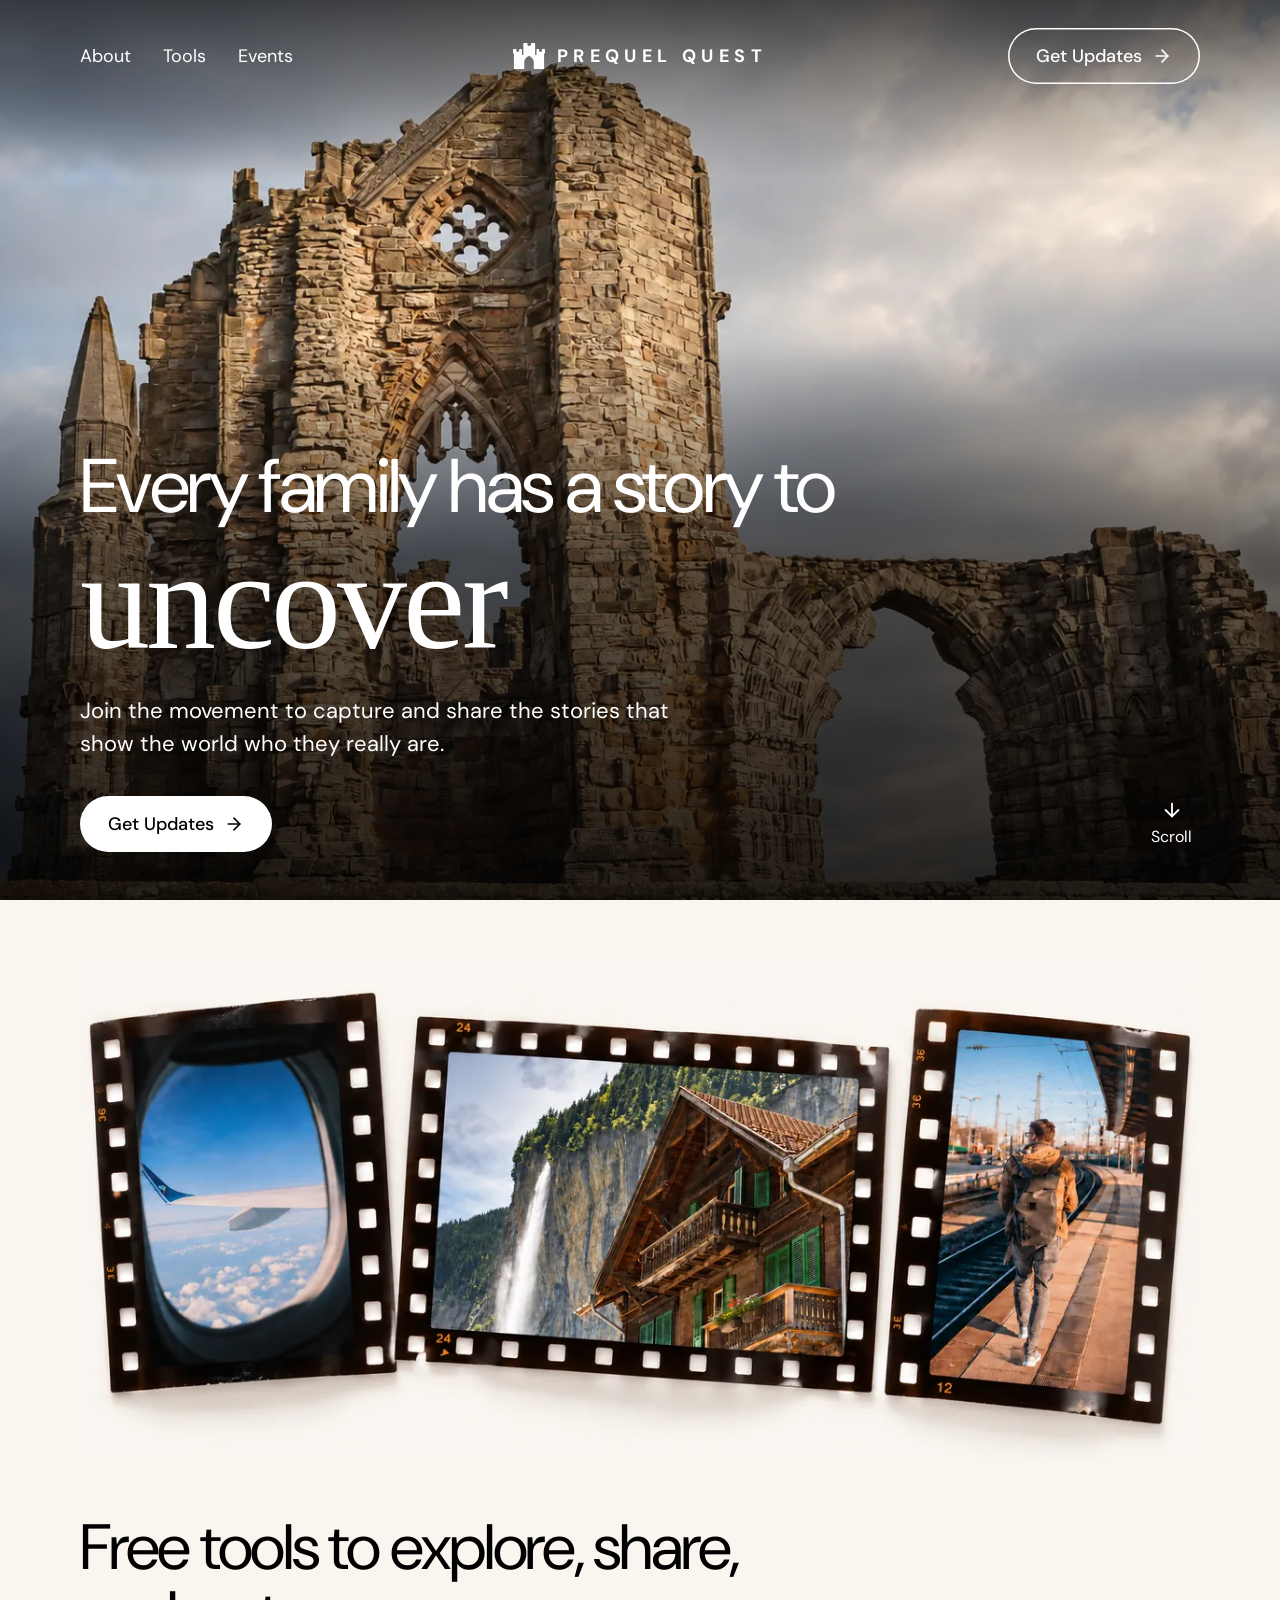
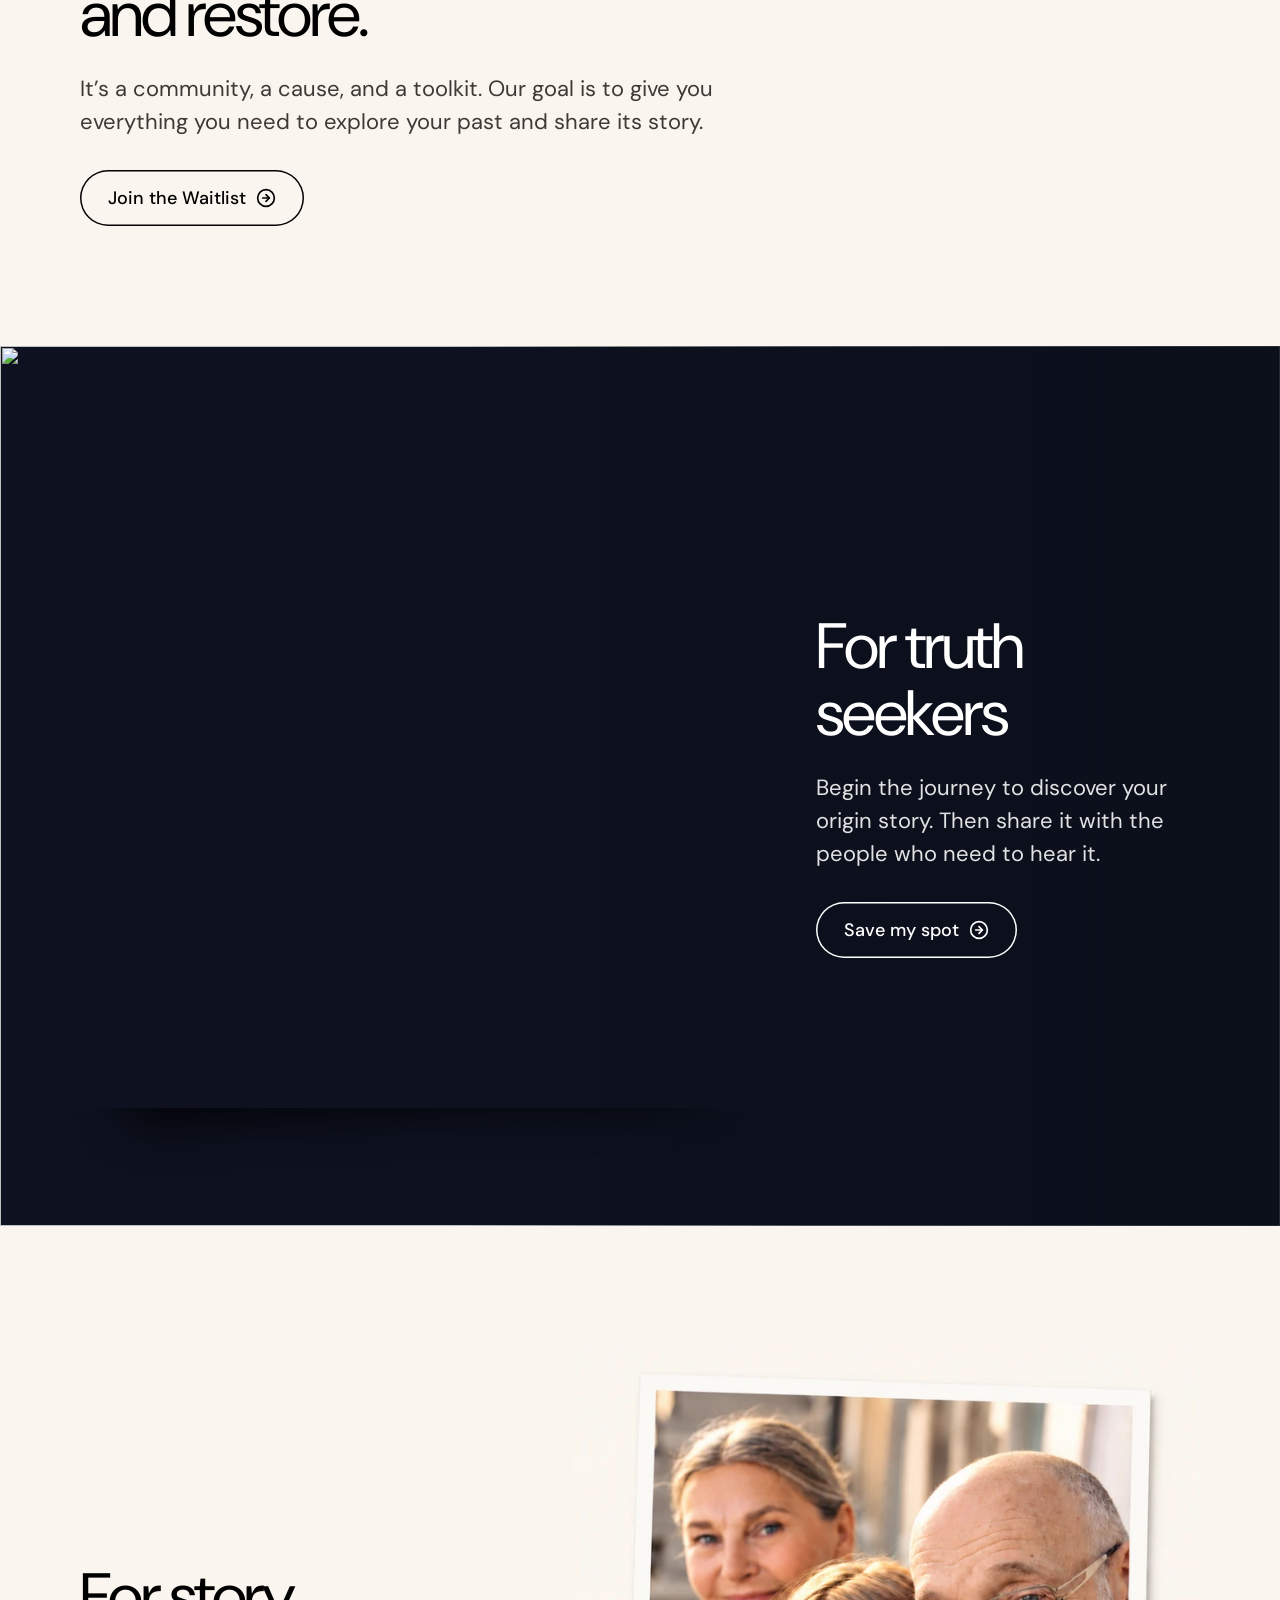
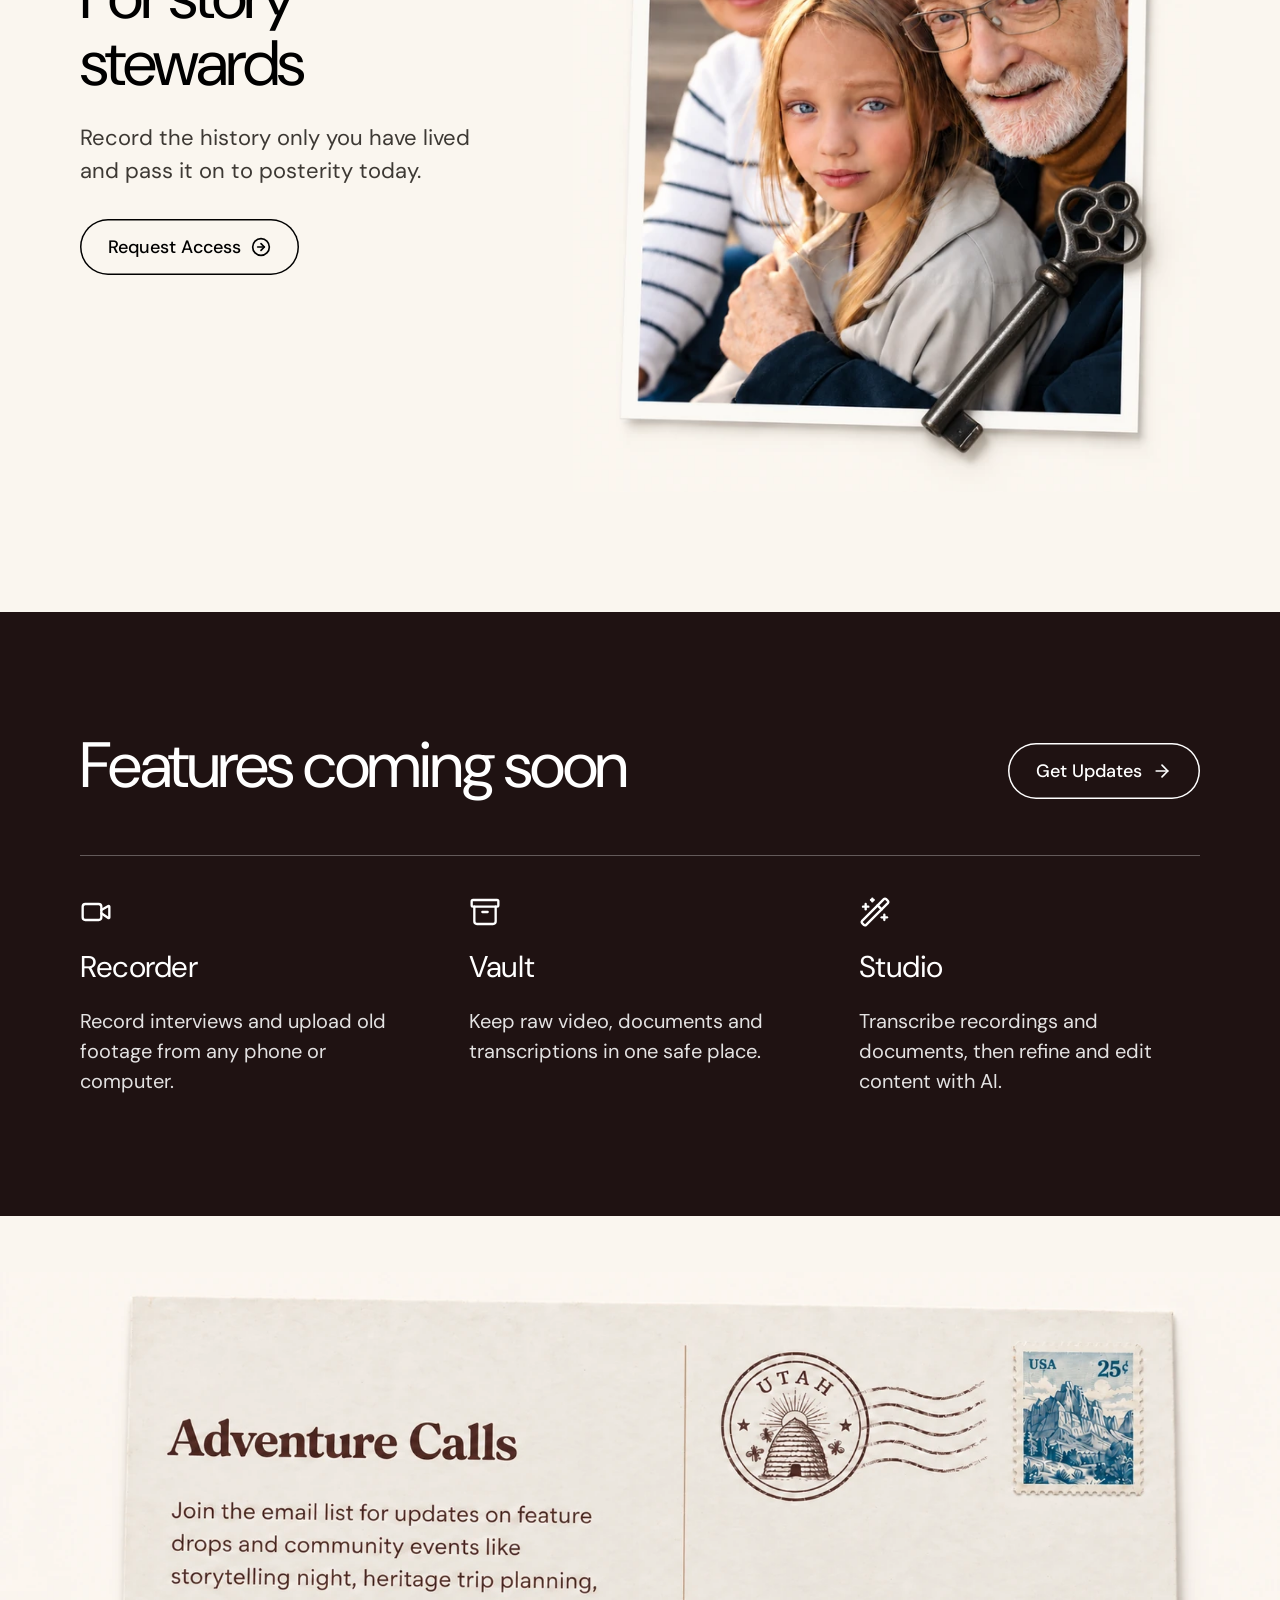
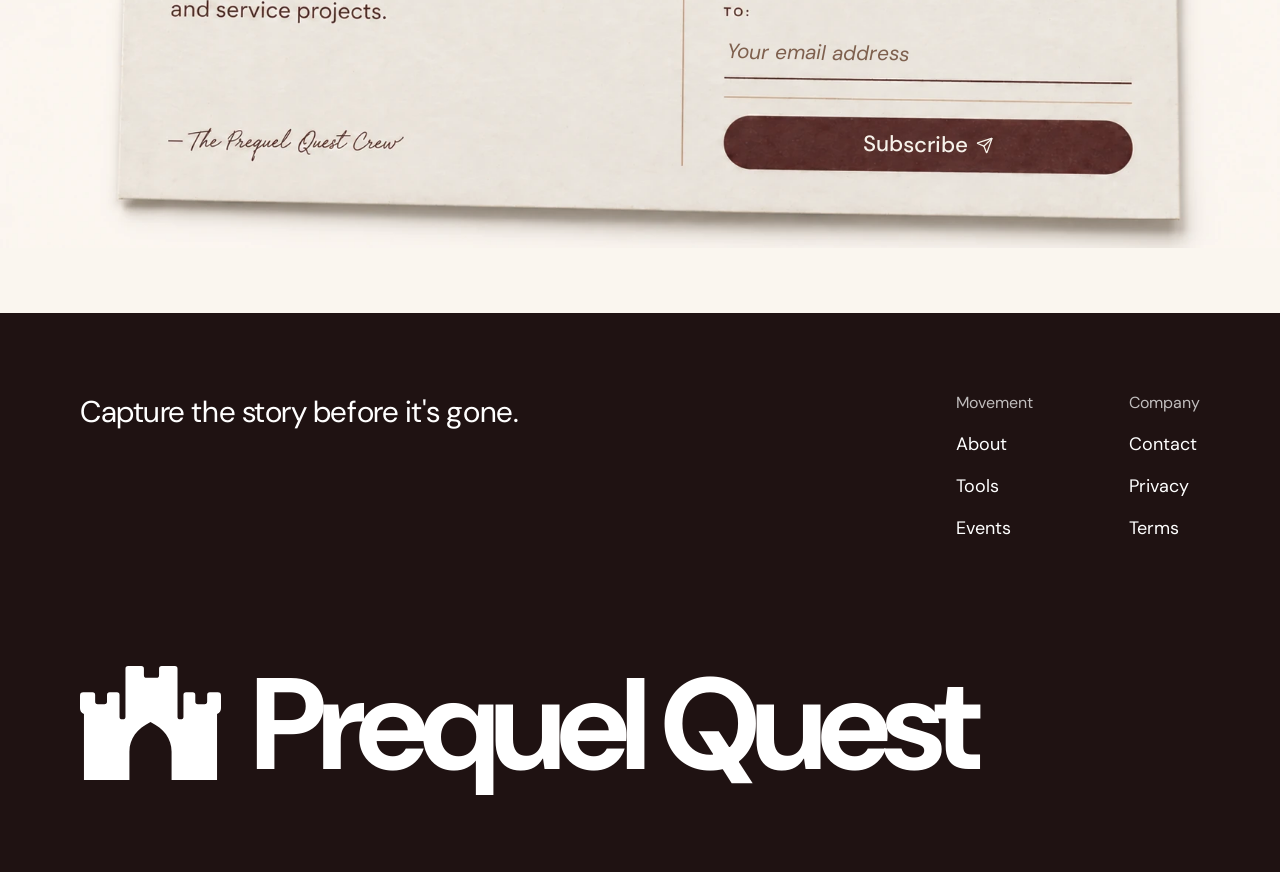
==== index.html @ c2947c54 "Remove the hero animation pause/play button The uncover → discover → share loop keeps running on its" ====
<!doctype html>
<html lang="en">
<head>
  <meta charset="utf-8" />
  <meta name="viewport" content="width=device-width, initial-scale=1" />
  <title>Prequel Quest — Every family has a story to uncover</title>
  <meta name="description" content="Join the movement to capture and share the stories that show the world who they really are. Free tools to explore, share, and restore your family's story." />
  <link rel="canonical" href="https://prequel.quest/" />
  <meta name="theme-color" content="#1F1212" />

  <meta property="og:type" content="website" />
  <meta property="og:site_name" content="Prequel Quest" />
  <meta property="og:title" content="Prequel Quest — Every family has a story to uncover" />
  <meta property="og:description" content="Join the movement to capture and share the stories that show the world who they really are." />
  <meta property="og:url" content="https://prequel.quest/" />
  <meta property="og:image" content="https://prequel.quest/assets/img/og-image.jpg" />
  <meta name="twitter:card" content="summary_large_image" />

  <link rel="icon" href="/assets/favicon.svg" type="image/svg+xml" />

  <link rel="preconnect" href="https://fonts.googleapis.com" />
  <link rel="preconnect" href="https://fonts.gstatic.com" crossorigin />
  <link rel="stylesheet" href="https://fonts.googleapis.com/css2?family=DM+Sans:ital,wght@0,400;0,500;0,700;1,400&family=Fraunces:ital,opsz,wght@0,9..144,600;1,9..144,400&family=Homemade+Apple&display=swap" />
  <link rel="preload" as="image" href="/assets/img/hero-ruin-1674.webp" imagesrcset="/assets/img/hero-ruin-800.webp 800w, /assets/img/hero-ruin-1100.webp 1100w, /assets/img/hero-ruin-1674.webp 1674w" imagesizes="100vw" />
  <link rel="stylesheet" href="/assets/styles.css" />
  <script src="/assets/main.js" defer></script>
</head>
<body>
  <a class="skip-link" href="#main">Skip to main content</a>

  <svg width="0" height="0" style="position:absolute" aria-hidden="true" focusable="false">
    <defs>
      <symbol id="i-castle" viewBox="0 0 428 348"><path fill="currentColor" d="M10 80H38Q46 80 46 88V108Q46 116 54 116H74Q82 116 82 108V88Q82 80 90 80H112Q120 80 120 88V154Q120 162 128 162H130Q138 162 138 154V8Q138 0 146 0H186Q194 0 194 8V28Q194 36 202 36H232Q240 36 240 28V8Q240 0 248 0H288Q296 0 296 8V154Q296 162 304 162H306Q314 162 314 154V88Q314 80 322 80H342Q350 80 350 88V108Q350 116 358 116H378Q386 116 386 108V88Q386 80 394 80H418Q428 80 428 90V128Q428 140 416 146V348H278V260C278 220 254 190 214 170C174 190 150 220 150 260V348H12V146Q0 140 0 128V90Q0 80 10 80Z"/></symbol>
      <symbol id="i-arrow-right" viewBox="0 0 24 24"><path d="M5 12h14"/><path d="m12 5 7 7-7 7"/></symbol>
      <symbol id="i-arrow-down" viewBox="0 0 24 24"><path d="M12 5v14"/><path d="m19 12-7 7-7-7"/></symbol>
      <symbol id="i-circle-arrow" viewBox="0 0 24 24"><circle cx="12" cy="12" r="10"/><path d="m12 16 4-4-4-4"/><path d="M8 12h8"/></symbol>
      <symbol id="i-menu" viewBox="0 0 24 24"><path d="M4 6h16"/><path d="M4 12h16"/><path d="M4 18h16"/></symbol>
      <symbol id="i-x" viewBox="0 0 24 24"><path d="M18 6 6 18"/><path d="m6 6 12 12"/></symbol>
      <symbol id="i-video" viewBox="0 0 24 24"><path d="m16 13 5.223 3.482a.5.5 0 0 0 .777-.416V7.87a.5.5 0 0 0-.752-.432L16 10.5"/><rect x="2" y="6" width="14" height="12" rx="2"/></symbol>
      <symbol id="i-archive" viewBox="0 0 24 24"><rect width="20" height="5" x="2" y="3" rx="1"/><path d="M4 8v11a2 2 0 0 0 2 2h12a2 2 0 0 0 2-2V8"/><path d="M10 12h4"/></symbol>
      <symbol id="i-wand" viewBox="0 0 24 24"><path d="m21.64 3.64-1.28-1.28a1.21 1.21 0 0 0-1.72 0L2.36 18.64a1.21 1.21 0 0 0 0 1.72l1.28 1.28a1.2 1.2 0 0 0 1.72 0L21.64 5.36a1.2 1.2 0 0 0 0-1.72"/><path d="m14 7 3 3"/><path d="M5 6v4"/><path d="M19 14v4"/><path d="M10 2v2"/><path d="M7 8H3"/><path d="M21 16h-4"/><path d="M11 3H9"/></symbol>
      <symbol id="i-send" viewBox="0 0 24 24"><path d="M14.536 21.686a.5.5 0 0 0 .937-.024l6.5-19a.496.496 0 0 0-.635-.635l-19 6.5a.5.5 0 0 0-.024.937l7.93 3.18a2 2 0 0 1 1.112 1.11z"/><path d="m21.854 2.147-10.94 10.939"/></symbol>
    </defs>
  </svg>

  <!-- ============ HERO ============ -->
  <header class="hero">
    <img class="hero__bg"
         src="/assets/img/hero-ruin-1674.webp"
         srcset="/assets/img/hero-ruin-800.webp 800w, /assets/img/hero-ruin-1100.webp 1100w, /assets/img/hero-ruin-1674.webp 1674w"
         sizes="100vw" alt="" fetchpriority="high" decoding="async" />

    <nav class="nav" aria-label="Main">
      <ul class="nav__links" role="list">
        <li><a href="#about">About</a></li>
        <li><a href="#tools">Tools</a></li>
        <li><a href="#updates">Events</a></li>
      </ul>

      <a class="logo" href="/" aria-label="Prequel Quest home">
        <svg class="logo__mark" aria-hidden="true"><use href="#i-castle"/></svg>
        <span class="logo__word" aria-hidden="true">Prequel Quest</span>
      </a>

      <div class="nav__right">
        <a class="btn btn--outline-light nav__cta" href="#updates">
          Get Updates <svg class="ico" aria-hidden="true"><use href="#i-arrow-right"/></svg>
        </a>
        <button class="icon-btn menu-toggle" type="button" aria-expanded="false" aria-controls="menu" aria-label="Open menu">
          <svg class="ico ico--24" aria-hidden="true"><use href="#i-menu"/></svg>
        </button>
      </div>
    </nav>

    <div class="hero__bottom">
      <div class="hero__copy">
        <h1 class="hero__title">
          <span class="hero__line">Every family has a story to</span>
          <span class="hero__script">
            <span class="sr-only">uncover, discover, and share</span>
            <span class="word-cycle" aria-hidden="true" data-words="uncover discover share"><span class="word is-shown">uncover</span></span>
          </span>
        </h1>
        <p class="hero__sub">Join the movement to capture and share the stories that show the world who they really are.</p>
        <div class="cta">
          <a class="btn btn--solid-light btn--block-mobile" href="#updates">
            Get Updates <svg class="ico" aria-hidden="true"><use href="#i-arrow-right"/></svg>
          </a>
        </div>
      </div>
      <a class="scroll-cue" href="#about">
        <svg class="ico ico--22" aria-hidden="true"><use href="#i-arrow-down"/></svg>
        <span>Scroll</span>
      </a>
    </div>
  </header>

  <!-- ============ MENU (tablet + mobile) ============ -->
  <div class="menu" id="menu" role="dialog" aria-modal="true" aria-label="Menu" hidden>
    <div class="menu__top">
      <div class="menu__bar">
        <a class="logo" href="/" aria-label="Prequel Quest home">
          <svg class="logo__mark" aria-hidden="true"><use href="#i-castle"/></svg>
          <span class="logo__word" aria-hidden="true">Prequel Quest</span>
        </a>
        <button class="icon-btn menu-close" type="button" aria-label="Close menu">
          <svg class="ico ico--24" aria-hidden="true"><use href="#i-x"/></svg>
        </button>
      </div>
      <ul class="menu__links" role="list">
        <li><a href="#about">About <svg class="ico ico--24" aria-hidden="true"><use href="#i-arrow-right"/></svg></a></li>
        <li><a href="#tools">Tools <svg class="ico ico--24" aria-hidden="true"><use href="#i-arrow-right"/></svg></a></li>
        <li><a href="#updates">Events <svg class="ico ico--24" aria-hidden="true"><use href="#i-arrow-right"/></svg></a></li>
      </ul>
    </div>
    <div class="menu__bottom">
      <p>Join the movement to capture and share the stories that show the world who they really are.</p>
      <a class="btn btn--solid-light btn--block" href="#updates">
        Get Updates <svg class="ico" aria-hidden="true"><use href="#i-arrow-right"/></svg>
      </a>
    </div>
  </div>

  <main id="main">
    <!-- ============ FREE TOOLS ============ -->
    <section class="free-tools" id="about" aria-labelledby="free-tools-h">
      <img class="free-tools__film"
           src="/assets/img/film-strips-1881.webp"
           srcset="/assets/img/film-strips-800.webp 800w, /assets/img/film-strips-1200.webp 1200w, /assets/img/film-strips-1881.webp 1881w"
           sizes="(min-width: 1200px) min(1270px, calc(100vw - 160px)), 100vw"
           width="1881" height="836" loading="lazy" decoding="async"
           alt="Three film frames: clouds seen from an airplane window, a Swiss chalet beside a waterfall, and a traveler walking along a train platform." />
      <div class="wrap">
        <div class="copy copy--760">
          <h2 class="h2" id="free-tools-h">Free tools to explore, share, and restore.</h2>
          <p class="body">It’s a community, a cause, and a toolkit. Our goal is to give you everything you need to explore your past and share its story.</p>
          <div class="cta">
            <a class="btn btn--outline-dark btn--block-mobile" href="#updates">
              Join the Waitlist <svg class="ico" aria-hidden="true"><use href="#i-circle-arrow"/></svg>
            </a>
          </div>
        </div>
      </div>
    </section>

    <!-- ============ FOR TRUTH SEEKERS ============ -->
    <section class="seekers" aria-labelledby="seekers-h">
      <img class="seekers__bg"
           src="https://images.unsplash.com/photo-1644333611952-b52884db5dcd?auto=format&amp;fit=crop&amp;q=75&amp;w=1600"
           srcset="https://images.unsplash.com/photo-1644333611952-b52884db5dcd?auto=format&amp;fit=crop&amp;q=75&amp;w=800 800w,
                   https://images.unsplash.com/photo-1644333611952-b52884db5dcd?auto=format&amp;fit=crop&amp;q=75&amp;w=1600 1600w,
                   https://images.unsplash.com/photo-1644333611952-b52884db5dcd?auto=format&amp;fit=crop&amp;q=75&amp;w=2400 2400w"
           sizes="100vw" alt="" loading="lazy" decoding="async" />
      <div class="wrap seekers__inner">
        <div class="seekers__photo">
          <img src="/assets/img/polaroid-thorvald-1254.webp"
               srcset="/assets/img/polaroid-thorvald-500.webp 500w, /assets/img/polaroid-thorvald-800.webp 800w, /assets/img/polaroid-thorvald-1254.webp 1254w"
               sizes="(min-width: 1200px) min(724px, 50vw), (min-width: 768px) 330px, min(342px, 100vw - 48px)"
               width="1254" height="1254" loading="lazy" decoding="async"
               alt="Instant photo of a hiker reading a map in a churchyard while a goat watches from a stone wall. Handwritten caption: “looking for a great-great-uncle named Thorvald. The goat knows more than it’s letting on.”" />
        </div>
        <div class="copy">
          <h2 class="h2" id="seekers-h">For truth seekers</h2>
          <p class="body">Begin the journey to discover your origin story. Then share it with the people who need to hear it.</p>
          <div class="cta">
            <a class="btn btn--outline-light btn--block-mobile" href="#updates">
              Save my spot <svg class="ico" aria-hidden="true"><use href="#i-circle-arrow"/></svg>
            </a>
          </div>
        </div>
      </div>
    </section>

    <!-- ============ FOR STORY STEWARDS ============ -->
    <section class="stewards" aria-labelledby="stewards-h">
      <div class="wrap stewards__inner">
        <div class="copy">
          <h2 class="h2" id="stewards-h">For story stewards</h2>
          <p class="body">Record the history only you have lived and pass it on to posterity today.</p>
          <div class="cta">
            <a class="btn btn--outline-dark btn--block-mobile" href="#updates">
              Request Access <svg class="ico" aria-hidden="true"><use href="#i-circle-arrow"/></svg>
            </a>
          </div>
        </div>
        <div class="stewards__photo">
          <img src="/assets/img/family-photo-1042.webp"
               srcset="/assets/img/family-photo-700.webp 700w, /assets/img/family-photo-1042.webp 1042w"
               sizes="(min-width: 1200px) min(706px, 49vw), (min-width: 768px) 300px, calc(100vw - 48px)"
               width="1042" height="1240" loading="lazy" decoding="async"
               alt="Instant photo of a grandmother, a grandfather and their granddaughter close together, with an antique key resting on the corner." />
        </div>
      </div>
    </section>

    <!-- ============ FEATURES COMING SOON ============ -->
    <section class="features" id="tools" aria-labelledby="features-h">
      <div class="wrap">
        <div class="features__head">
          <h2 class="h2" id="features-h">Features coming soon</h2>
          <a class="btn btn--outline-light features__cta features__cta--top" href="#updates">
            Get Updates <svg class="ico" aria-hidden="true"><use href="#i-arrow-right"/></svg>
          </a>
        </div>
        <ul class="features__list" role="list">
          <li class="feature">
            <svg class="feature__icon" aria-hidden="true"><use href="#i-video"/></svg>
            <div class="feature__text">
              <h3 class="feature__name">Recorder</h3>
              <p class="feature__desc">Record interviews and upload old footage from any phone or computer.</p>
            </div>
          </li>
          <li class="feature">
            <svg class="feature__icon" aria-hidden="true"><use href="#i-archive"/></svg>
            <div class="feature__text">
              <h3 class="feature__name">Vault</h3>
              <p class="feature__desc">Keep raw video, documents and transcriptions in one safe place.</p>
            </div>
          </li>
          <li class="feature">
            <svg class="feature__icon" aria-hidden="true"><use href="#i-wand"/></svg>
            <div class="feature__text">
              <h3 class="feature__name">Studio</h3>
              <p class="feature__desc">Transcribe recordings and documents, then refine and edit content with AI.</p>
            </div>
          </li>
        </ul>
        <a class="btn btn--outline-light btn--block-mobile features__cta features__cta--bottom" href="#updates">
          Get Updates <svg class="ico" aria-hidden="true"><use href="#i-arrow-right"/></svg>
        </a>
      </div>
    </section>

    <!-- ============ POSTCARD SIGNUP ============ -->
    <section class="signup" id="updates" aria-labelledby="signup-h">
      <div class="postcard">
        <div class="postcard__message">
          <div class="postcard__intro">
            <h2 class="postcard__title" id="signup-h">Adventure Calls</h2>
            <p class="postcard__body">Join the email list for updates on feature drops and community events like storytelling night, heritage trip planning, and service projects.</p>
          </div>
          <p class="postcard__sign postcard__sign--message">— The Prequel Quest Crew</p>
        </div>

        <div class="postcard__divider" aria-hidden="true"></div>

        <div class="postcard__address">
          <div class="postcard__stamps" aria-hidden="true">
            <img class="postcard__postmark" src="/assets/img/postmark-beehive-390.webp" width="390" height="218" alt="" loading="lazy" decoding="async" />
            <img class="postcard__stamp" src="/assets/img/stamp-utah-186.webp" width="186" height="210" alt="" loading="lazy" decoding="async" />
          </div>

          <form class="postcard__form" id="signup-form" action="" method="post" novalidate>
            <label class="postcard__to" for="email">To:</label>
            <input class="postcard__input" id="email" name="email" type="email" inputmode="email"
                   autocomplete="email" placeholder="Your email address" required
                   aria-describedby="signup-status" />
            <button class="btn btn--oxblood btn--block" type="submit">
              Subscribe <svg class="ico" aria-hidden="true"><use href="#i-send"/></svg>
            </button>
            <p class="postcard__status" id="signup-status" role="status" aria-live="polite"></p>
          </form>
        </div>

        <p class="postcard__sign postcard__sign--end">— The Prequel Quest Crew</p>
      </div>
    </section>
  </main>

  <!-- ============ FOOTER ============ -->
  <footer class="footer">
    <div class="wrap">
      <div class="footer__top">
        <p class="footer__tagline">Capture the story before it's gone.</p>
        <nav class="footer__cols" aria-label="Footer">
          <div class="footer__col">
            <h2 class="footer__h">Movement</h2>
            <ul role="list">
              <li><a href="#about">About</a></li>
              <li><a href="#tools">Tools</a></li>
              <li><a href="#updates">Events</a></li>
            </ul>
          </div>
          <div class="footer__col">
            <h2 class="footer__h">Company</h2>
            <ul role="list">
              <li><a href="#contact">Contact</a></li>
              <li><a href="#privacy">Privacy</a></li>
              <li><a href="#terms">Terms</a></li>
            </ul>
          </div>
        </nav>
      </div>
      <a class="footer__mark" href="/" aria-label="Prequel Quest home">
        <svg class="footer__castle" aria-hidden="true"><use href="#i-castle"/></svg>
        <span class="footer__word" aria-hidden="true">Prequel Quest</span>
      </a>
    </div>
  </footer>
</body>
</html>
---- assets/styles.css ----
/* =========================================================================
   Prequel Quest — prequel.quest
   Source: PrequelQuest.pen → 01C Home (1440), 01C Tablet (768), 01C Mobile (390)
   Breakpoints (mobile-first):
     base      < 768px   → "01C · Mobile — 390"  (+ "Mobile — Menu open")
     ≥ 768px   ≤ 1199px  → "01C · Tablet — 768"
     ≥ 1200px            → "01C · Home — NEW Version (clean, accessible)" 1440
   ========================================================================= */

:root {
  --cream: #FAF6EF;
  --white: #FFFFFF;
  --ink: #000000;
  --body: #3D3934;
  --night: #1F1212;
  --scrim-navy: 11, 15, 26;
  --card: #EBE4DC;
  --oxblood: #553030;
  --card-ink: #3F3632;
  --card-rule: #B9ACA2;
  --card-hint: #63564F;
  --on-oxblood: #F7F2EA;

  --sans: "DM Sans", system-ui, -apple-system, "Segoe UI", sans-serif;
  --script: "Homemade Apple", "Segoe Script", cursive;
  --serif: "Fraunces", Georgia, "Times New Roman", serif;

  --gutter: 24px;
  --content: 1280px;
}

*, *::before, *::after { box-sizing: border-box; }

html {
  -webkit-text-size-adjust: 100%;
  text-size-adjust: 100%;
  scroll-behavior: smooth;
}
@media (prefers-reduced-motion: reduce) {
  html { scroll-behavior: auto; }
  *, *::before, *::after { transition-duration: 0.01ms !important; animation-duration: 0.01ms !important; }
}

body {
  margin: 0;
  background: var(--cream);
  color: var(--ink);
  font-family: var(--sans);
  font-size: 20px;
  line-height: 1.5;
  -webkit-font-smoothing: antialiased;
  -moz-osx-font-smoothing: grayscale;
}
body.menu-open { overflow: hidden; }

img, svg { display: block; max-width: 100%; }
h1, h2, h3, p, ul { margin: 0; }
ul[role="list"] { list-style: none; padding: 0; }
a { color: inherit; text-decoration: none; }
button { font: inherit; color: inherit; background: none; border: 0; padding: 0; cursor: pointer; }

:focus-visible {
  outline: 3px solid currentColor;
  outline-offset: 4px;
  border-radius: 6px;
}

.skip-link {
  position: absolute;
  left: 16px; top: -100px;
  z-index: 100;
  background: var(--white);
  color: var(--ink);
  padding: 14px 22px;
  border-radius: 100px;
  font-weight: 500;
  font-size: 18px;
}
.skip-link:focus { top: 16px; }

section[id], main { scroll-margin-top: 16px; }

.wrap {
  width: 100%;
  max-width: calc(var(--content) + 2 * var(--gutter));
  margin-inline: auto;
  padding-inline: var(--gutter);
}

/* ---------- icons ---------- */
.ico {
  width: 20px; height: 20px; flex: none;
  fill: none; stroke: currentColor; stroke-width: 2; stroke-linecap: round; stroke-linejoin: round;
}
.ico--22 { width: 22px; height: 22px; }
.ico--24 { width: 24px; height: 24px; }

/* ---------- buttons (56px tall, pill) ---------- */
.btn {
  display: inline-flex;
  align-items: center;
  justify-content: center;
  gap: 10px;
  height: 56px;
  padding: 0 28px;
  border-radius: 100px;
  font-family: var(--sans);
  font-size: 18px;
  font-weight: 500;
  line-height: 22px;
  white-space: nowrap;
  transition: background-color .2s ease, color .2s ease, box-shadow .2s ease, transform .2s ease;
}
.btn .ico { transition: transform .2s ease; }
.btn:hover .ico { transform: translateX(3px); }

.btn--outline-light { color: var(--white); box-shadow: inset 0 0 0 1.5px var(--white); }
.btn--outline-light:hover { background: var(--white); color: var(--ink); }

.btn--outline-dark { color: var(--ink); box-shadow: inset 0 0 0 1.5px var(--ink); }
.btn--outline-dark:hover { background: var(--ink); color: var(--white); }

.btn--solid-light { background: var(--white); color: var(--ink); }
.btn--solid-light:hover { background: #ECE6DC; }

.btn--oxblood {
  background: var(--oxblood) url("/assets/img/oxblood-texture.webp") 0 0 / 237px 72px;
  color: var(--on-oxblood);
}
.btn--oxblood:hover { box-shadow: inset 0 0 0 100px rgba(0,0,0,.2); }
.btn--oxblood:focus-visible { outline-color: var(--oxblood); }

.btn--block { width: 100%; }

.icon-btn {
  display: inline-flex; align-items: center; justify-content: center;
  width: 48px; height: 48px;
  border-radius: 50%;
  color: var(--white);
  box-shadow: inset 0 0 0 1.5px rgba(255, 255, 255, .7);
  transition: background-color .2s ease;
}
.icon-btn:hover { background: rgba(255, 255, 255, .14); }

/* ---------- shared copy blocks ---------- */
.copy { display: flex; flex-direction: column; align-items: flex-start; gap: 20px; }
.h2 {
  font-size: 40px; line-height: 44px; letter-spacing: -1.2px;
  font-weight: 400;
}
.body { font-size: 20px; line-height: 30px; color: var(--body); }
.cta { padding-top: 8px; display: flex; }

/* mobile: CTAs stretch full width */
.btn--block-mobile { width: 100%; }
.cta:has(.btn--block-mobile) { width: 100%; }

/* ---------- logo ---------- */
.logo { display: inline-flex; align-items: center; gap: 10px; color: var(--white); }
.logo__mark { width: 28px; height: 23px; }
.logo__word {
  font-size: 16px; line-height: 19px; font-weight: 700;
  letter-spacing: 3.2px; text-transform: uppercase; white-space: nowrap;
}

/* =========================================================================
   HERO — mobile (390)
   ========================================================================= */
.hero {
  position: relative;
  isolation: isolate;
  display: flex; flex-direction: column; justify-content: space-between;
  min-height: clamp(640px, 100svh, 780px);
  padding: 12px 20px 40px 24px;
  color: var(--white);
  background: #2A2522;
}
.hero__bg {
  position: absolute; inset: 0; z-index: -2;
  width: 100%; height: 100%;
  object-fit: cover; object-position: center;
}
.hero::before {
  content: ""; position: absolute; inset: 0; z-index: -1;
  background: linear-gradient(180deg, rgba(0,0,0,.65) 0%, rgba(0,0,0,0) 16%, rgba(0,0,0,0) 30%, rgba(0,0,0,.65) 55%, rgba(0,0,0,.9) 100%);
}

.nav { display: flex; align-items: center; justify-content: space-between; height: 56px; }
.nav__links { display: none; }
.nav__right { display: flex; align-items: center; gap: 12px; }
.nav__cta { display: none; }

.hero__bottom { display: flex; align-items: flex-end; justify-content: space-between; }
.hero__copy { display: flex; flex-direction: column; gap: 20px; width: 100%; }
.hero__title { display: flex; flex-direction: column; gap: 6px; font-weight: 400; }
.hero__line { font-size: 42px; line-height: 46px; letter-spacing: -1.26px; }
.hero__script {
  font-family: var(--script);
  font-size: min(64px, calc((100vw - 44px) / 4.5)); line-height: 74px; letter-spacing: -1.6px;
  white-space: nowrap;
}
.hero__sub { font-size: 20px; line-height: 30px; }

.sr-only {
  position: absolute; width: 1px; height: 1px; margin: -1px; padding: 0;
  overflow: hidden; clip: rect(0 0 0 0); clip-path: inset(50%); white-space: nowrap; border: 0;
}

/* ---------- "uncover → discover → share" smoke cycle ----------
   All words share one grid cell, so the line reserves the widest word
   and nothing below it jumps. Letters are split by main.js. */
.word-cycle { display: inline-grid; vertical-align: top; }
.word-cycle .word { grid-area: 1 / 1; white-space: nowrap; }
.word-cycle .ch { display: inline-block; opacity: 0; will-change: opacity, filter, transform; }
.word-cycle .word.is-shown .ch { opacity: 1; }
.word-cycle .word.is-in .ch {
  animation: smoke-in 1.15s cubic-bezier(.22,.61,.36,1) both;
  animation-delay: calc(var(--i) * 75ms);
}
.word-cycle .word.is-out .ch {
  animation: smoke-out .9s cubic-bezier(.55,.06,.68,.19) both;
  animation-delay: calc(var(--i) * 55ms);
}
@keyframes smoke-in {
  0%   { opacity: 0; filter: blur(16px); transform: translate3d(-0.18em, 0.12em, 0) scale(1.3) rotate(-6deg); }
  55%  { opacity: 1; filter: blur(3px); }
  100% { opacity: 1; filter: blur(0);   transform: none; }
}
@keyframes smoke-out {
  0%   { opacity: 1; filter: blur(0);    transform: none; }
  100% { opacity: 0; filter: blur(18px); transform: translate3d(0.4em, -0.45em, 0) scale(1.4) rotate(10deg); }
}
@media (prefers-reduced-motion: reduce) {
  .word-cycle .word.is-in .ch  { animation: fade-in .6s ease both !important; animation-delay: 0s !important; }
  .word-cycle .word.is-out .ch { animation: fade-out .4s ease both !important; animation-delay: 0s !important; }
}
@keyframes fade-in  { from { opacity: 0; } to { opacity: 1; } }
@keyframes fade-out { from { opacity: 1; } to { opacity: 0; } }
.scroll-cue { display: none; }

/* =========================================================================
   MENU (tablet + mobile) — "01C · Mobile — Menu open"
   ========================================================================= */
.menu {
  position: fixed; inset: 0; z-index: 50;
  display: flex; flex-direction: column; justify-content: space-between;
  padding: 12px 20px 40px 24px;
  background: var(--night);
  color: var(--white);
  overflow-y: auto;
}
.menu[hidden] { display: none; }
.menu__top { display: flex; flex-direction: column; gap: 40px; }
.menu__bar { display: flex; align-items: center; justify-content: space-between; height: 56px; }
.menu__links li { border-bottom: 1px solid rgba(255,255,255,.2); }
.menu__links li:first-child { border-top: 1px solid rgba(255,255,255,.2); }
.menu__links a {
  display: flex; align-items: center; justify-content: space-between;
  min-height: 75px;
  font-size: 34px; line-height: 37px; letter-spacing: -0.408px;
}
.menu__links a .ico { opacity: .85; transition: transform .2s ease; }
.menu__links a:hover .ico { transform: translateX(4px); }
.menu__bottom { display: flex; flex-direction: column; gap: 20px; padding-top: 40px; }
.menu__bottom p { font-size: 18px; line-height: 27px; color: rgba(255,255,255,.85); }

/* =========================================================================
   FREE TOOLS — mobile
   ========================================================================= */
.free-tools { padding: 48px 0 72px; display: flex; flex-direction: column; gap: 32px; }
/* never crop the film strips: always keep the photo's own 1881×836 proportions */
.free-tools__film {
  width: 100%; height: auto;
  aspect-ratio: 1881 / 836;
}

/* =========================================================================
   FOR TRUTH SEEKERS — mobile
   ========================================================================= */
.seekers {
  position: relative; isolation: isolate;
  color: var(--white);
  background: #0E1220;
  padding: 64px 0 72px;
}
.seekers__bg {
  position: absolute; inset: 0; z-index: -2;
  width: 100%; height: 100%; object-fit: cover; object-position: center;
}
.seekers::before {
  content: ""; position: absolute; inset: 0; z-index: -1;
  background: linear-gradient(180deg, rgba(var(--scrim-navy), .2) 0%, rgba(var(--scrim-navy), .6) 50%, rgba(var(--scrim-navy), .88) 100%);
}
.seekers__inner { display: flex; flex-direction: column; gap: 40px; }
.seekers__photo img {
  width: min(342px, 100%);
  height: auto;
  filter: drop-shadow(0 18px 14px rgba(0,0,0,.55)) drop-shadow(0 4px 3px rgba(0,0,0,.45));
}
.seekers .body { color: rgba(255,255,255,.9); }

/* =========================================================================
   FOR STORY STEWARDS — mobile
   ========================================================================= */
.stewards { padding: 72px 0; }
.stewards__inner { display: flex; flex-direction: column; gap: 40px; }
.stewards__photo img { width: 100%; height: auto; }

/* =========================================================================
   FEATURES — mobile
   ========================================================================= */
.features { background: var(--night); color: var(--white); padding: 72px 0; }
.features .wrap { display: flex; flex-direction: column; gap: 32px; }
.features__head { display: flex; flex-direction: column; gap: 20px; }
.features__cta--top { display: none; }
.feature {
  display: flex; align-items: flex-start; gap: 16px;
  padding: 24px 0;
  border-top: 1px solid rgba(255,255,255,.25);
}
.feature__icon {
  width: 28px; height: 28px; margin-top: 2px; flex: none;
  fill: none; stroke: currentColor; stroke-width: 1.75; stroke-linecap: round; stroke-linejoin: round;
}
.feature__text { display: flex; flex-direction: column; gap: 8px; flex: 1; }
.feature__name { font-size: 26px; line-height: 33px; letter-spacing: -0.312px; font-weight: 400; }
.feature__desc { font-size: 18px; line-height: 27px; color: rgba(255,255,255,.88); }

/* =========================================================================
   POSTCARD SIGNUP — mobile
   ========================================================================= */
.signup { padding: 64px 20px; }
.postcard {
  position: relative;
  display: flex; flex-direction: column; gap: 24px;
  max-width: 1200px; margin-inline: auto;
  padding: 24px 24px 28px;
  background-color: var(--card);
  /* paper grain sampled from the Adventure Calls postcard photo */
  background-image: url("/assets/img/paper-texture.webp");
  background-size: 960px 168px;
  border-radius: 1.5px;
  /* Shadow rebuilt from the photographed card: a thin cut edge (card thickness),
     a crisp warm contact shadow tucked under it, then a short downward falloff. */
  box-shadow:
    inset 0 1px 0 rgba(255,255,255,.55),
    inset 0 0 0 0.5px rgba(120,92,66,.28),
    0 1px 0 #E2D9CC,
    0 2px 0 #CDBFAE,
    1px 3px 2px rgba(52,34,20,.5),
    2px 6px 6px rgba(52,34,20,.3),
    3px 12px 14px rgba(52,34,20,.2),
    4px 22px 28px -4px rgba(52,34,20,.14);
  transform: rotate(0.6deg);
  color: var(--card-ink);
}
/* light falls from the top-left, as in the photo */
.postcard::after {
  content: ""; position: absolute; inset: 0; pointer-events: none; border-radius: inherit;
  background: linear-gradient(165deg, rgba(255,255,255,.22) 0%, rgba(255,255,255,0) 38%, rgba(90,60,35,0) 70%, rgba(90,60,35,.05) 100%);
}
.postcard__message { display: contents; }
.postcard__intro { order: 2; display: flex; flex-direction: column; gap: 14px; }
.postcard__title {
  font-family: var(--serif); font-weight: 600; font-optical-sizing: auto;
  font-size: 36px; line-height: 40px; letter-spacing: -0.8px;
  color: var(--oxblood);
}
.postcard__body { font-size: 18px; line-height: 27px; }
.postcard__sign {
  font-family: var(--script);
  font-size: 15px; line-height: 24px; white-space: nowrap;
}
.postcard__sign--message { display: none; }
.postcard__sign--end { order: 5; }
.postcard__divider { order: 3; height: 1.5px; background: var(--card-rule); }
.postcard__address { display: contents; }
.postcard__stamps { order: 1; display: flex; justify-content: space-between; align-items: flex-start; gap: 16px; }
.postcard__postmark { width: min(178px, calc(100% - 96px)); height: auto; }
.postcard__stamp { width: 80px; height: auto; filter: drop-shadow(0 1px 1.5px rgba(0,0,0,.14)); }
.postcard__form { order: 4; display: flex; flex-direction: column; gap: 12px; }
.postcard__to {
  font-size: 16px; line-height: 19px; font-weight: 700; letter-spacing: 3px;
  text-transform: uppercase;
}
.postcard__input {
  width: 100%; height: 56px;
  padding: 0 4px;
  margin-bottom: 8px;
  border: 0; border-bottom: 2px solid var(--oxblood); border-radius: 0;
  background: transparent;
  font-family: var(--serif); font-size: 19px; line-height: 29px; color: var(--card-ink);
  font-style: normal;
  -webkit-appearance: none; appearance: none;
}
.postcard__input::placeholder { color: var(--card-hint); font-style: italic; opacity: 1; }
.postcard__input:focus-visible { outline: 3px solid var(--oxblood); outline-offset: 4px; border-radius: 4px; }
.postcard__input[aria-invalid="true"] { border-bottom-color: #A3261B; }
.postcard__status { font-size: 16px; line-height: 24px; min-height: 0; }
.postcard__status:empty { display: none; }
.postcard__status.is-error { color: #8F1F15; font-weight: 500; }
.postcard__status.is-ok { color: var(--oxblood); font-weight: 500; }

/* =========================================================================
   FOOTER — mobile
   ========================================================================= */
.footer { background: var(--night); color: var(--white); padding: 56px 0 40px; }
.footer .wrap { display: flex; flex-direction: column; gap: 48px; }
.footer__top { display: flex; flex-direction: column; gap: 48px; }
.footer__tagline { font-size: 26px; line-height: 33px; letter-spacing: -0.312px; }
.footer__cols { display: flex; gap: 24px; }
.footer__col { flex: 1; }
.footer__h {
  font-size: 16px; line-height: 19px; font-weight: 400;
  color: rgba(255,255,255,.72);
  padding-bottom: 8px;
}
.footer__col a {
  display: flex; align-items: center; min-height: 48px;
  font-size: 18px; line-height: 22px;
  text-decoration: underline; text-decoration-color: transparent; text-underline-offset: 5px;
  transition: text-decoration-color .2s ease;
}
.footer__col a:hover { text-decoration-color: currentColor; }
.footer__mark {
  display: flex; align-items: center; gap: 14px;
  padding-top: 16px;
  border-top: 1px solid rgba(255,255,255,.2);
}
.footer__castle { width: clamp(34px, 11.8vw, 46px); aspect-ratio: 428 / 348; height: auto; }
.footer__word {
  font-size: clamp(28px, 9.75vw, 38px); line-height: 1; font-weight: 700;
  letter-spacing: -0.037em; white-space: nowrap;
}

/* nav link hover (desktop + footer) */
.nav__links a:hover { background: rgba(255,255,255,.14); }

/* =========================================================================
   TABLET  ≥ 768px  — "01C · Tablet — 768"
   ========================================================================= */
@media (min-width: 768px) {
  :root { --gutter: 48px; }

  .icon-btn { width: 56px; height: 56px; }
  .btn--block-mobile { width: auto; }
  .cta:has(.btn--block-mobile) { width: auto; }

  .logo { gap: 12px; }
  .logo__mark { width: 32px; height: 26px; }
  .logo__word { font-size: 18px; line-height: 22px; letter-spacing: 5px; }

  /* hero */
  .hero {
    min-height: clamp(760px, 100svh, 1000px);
    padding: 20px 48px 56px;
  }
  .hero::before {
    background: linear-gradient(180deg, rgba(0,0,0,.65) 0%, rgba(0,0,0,0) 16%, rgba(0,0,0,0) 36%, rgba(0,0,0,.65) 60%, rgba(0,0,0,.88) 100%);
  }
  .nav__cta { display: inline-flex; }
  .hero__copy { gap: 24px; }
  .hero__line { font-size: 64px; line-height: 69px; letter-spacing: -1.92px; max-width: 620px; }
  .hero__script { font-size: 112px; line-height: 123px; letter-spacing: -2.8px; }
  .hero__sub { font-size: 22px; line-height: 33px; max-width: 560px; }

  /* menu */
  .menu { padding: 20px 48px 56px; }
  .menu__links a { min-height: 88px; font-size: 40px; line-height: 44px; }
  .menu__bottom { flex-direction: row; align-items: center; justify-content: space-between; gap: 40px; }
  .menu__bottom p { max-width: 420px; font-size: 20px; line-height: 30px; }
  .menu__bottom .btn--block { width: auto; }

  /* type */
  .copy { gap: 22px; }
  .body { font-size: 22px; line-height: 33px; }

  /* free tools */
  .free-tools { padding: 64px 0 96px; gap: 40px; }
  .free-tools .h2 { font-size: 52px; line-height: 56px; letter-spacing: -1.56px; max-width: 600px; }
  .free-tools .body { max-width: 600px; }

  /* truth seekers */
  .seekers { padding: 96px 0; }
  .seekers::before {
    background: linear-gradient(90deg, rgba(var(--scrim-navy), .15) 30%, rgba(var(--scrim-navy), .65) 60%, rgba(var(--scrim-navy), .88) 100%);
  }
  .seekers__inner { flex-direction: row; align-items: center; gap: 40px; }
  .seekers__photo { flex: none; width: 330px; }
  .seekers__photo img { width: 330px; }
  .seekers .copy { flex: 1; }
  .seekers .h2, .stewards .h2 { font-size: 48px; line-height: 52px; letter-spacing: -1.44px; }
  .seekers .body, .stewards .body { font-size: 21px; line-height: 32px; }

  /* story stewards */
  .stewards { padding: 96px 0; }
  .stewards__inner { flex-direction: row; align-items: center; gap: 40px; }
  .stewards .copy { flex: 1; }
  .stewards__photo { flex: none; width: 300px; }

  /* features */
  .features { padding: 96px 0; }
  .features .wrap { gap: 36px; }
  .features .h2 { font-size: 52px; line-height: 56px; letter-spacing: -1.56px; }
  .feature { align-items: center; gap: 24px; padding: 28px 0; }
  .feature__icon { width: 32px; height: 32px; margin-top: 0; }
  .feature__text { flex-direction: row; align-items: center; gap: 24px; }
  .feature__name { font-size: 28px; line-height: 35px; letter-spacing: -0.336px; flex: none; width: 160px; }
  .feature__desc { font-size: 20px; line-height: 30px; flex: 1; }
  .features__cta--bottom { align-self: flex-start; }

  /* postcard */
  .signup { padding: 96px 40px; }
  .postcard {
    flex-direction: row; align-items: stretch; gap: 28px;
    max-width: 960px;
    min-height: 420px;
    padding: 32px 32px 32px 36px;
  }
  .postcard__message {
    display: flex; flex-direction: column; justify-content: space-between; gap: 24px;
    flex: 1; min-width: 0;
  }
  .postcard__intro, .postcard__stamps, .postcard__form, .postcard__divider { order: 0; }
  .postcard__intro { gap: 16px; }
  .postcard__title { font-size: 40px; line-height: 44px; letter-spacing: -1px; }
  .postcard__body { font-size: 19px; line-height: 29px; }
  .postcard__sign--message { display: block; }
  .postcard__sign--end { display: none; }
  .postcard__divider { width: 1.5px; height: auto; flex: none; }
  .postcard__address {
    display: flex; flex-direction: column; justify-content: space-between; gap: 32px;
    flex: none; width: 280px;
  }
  .postcard__postmark { width: 168px; }
  .postcard__stamp { width: 72px; }
  .postcard__input { margin-bottom: 6px; }

  /* footer */
  .footer { padding: 72px 0 48px; }
  .footer .wrap { gap: 72px; }
  .footer__top { flex-direction: row; justify-content: space-between; align-items: flex-start; gap: 40px; }
  .footer__tagline { font-size: 28px; line-height: 35px; letter-spacing: -0.336px; max-width: 300px; }
  .footer__cols { gap: 64px; }
  .footer__col { flex: none; }
  .footer__col a { min-height: 44px; }
  .footer__mark { gap: 20px; padding-top: 0; border-top: 0; }
  .footer__castle { width: 86px; }
  .footer__word { font-size: 80px; line-height: 76px; letter-spacing: -4px; }
}

/* =========================================================================
   DESKTOP  ≥ 1200px  — "01C · Home — NEW Version (clean, accessible)" 1440
   ========================================================================= */
@media (min-width: 1200px) {
  :root { --gutter: 80px; }

  .menu, .menu-toggle { display: none !important; }

  /* hero */
  .hero {
    min-height: 0;
    height: clamp(760px, 100svh, 900px);
    padding: 24px 0 48px;
  }
  .hero > .nav, .hero > .hero__bottom {
    width: 100%;
    max-width: calc(var(--content) + 2 * var(--gutter));
    margin-inline: auto;
    padding-inline: var(--gutter);
  }
  .hero::before {
    background: linear-gradient(180deg, rgba(0,0,0,.65) 0%, rgba(0,0,0,0) 20%, rgba(0,0,0,0) 38%, rgba(0,0,0,.6) 62%, rgba(0,0,0,.85) 100%);
  }
  .nav { height: 64px; display: grid; grid-template-columns: 1fr auto 1fr; }
  .nav__links { display: flex; align-items: center; gap: 8px; margin-left: -12px; }
  .nav__links a {
    display: flex; align-items: center; height: 48px; padding: 0 12px;
    border-radius: 100px; font-size: 18px; line-height: 22px;
    transition: background-color .2s ease;
  }
  .logo__word { letter-spacing: 5.4px; }
  .nav__right { justify-content: flex-end; }

  .hero__copy { gap: 28px; width: 760px; }
  .hero__title { gap: 4px; }
  .hero__line { font-size: 76px; line-height: 80px; letter-spacing: -2.6px; max-width: none; white-space: nowrap; }
  .hero__script { font-size: 140px; line-height: 140px; letter-spacing: -3.75px; height: 135px; }
  .hero__sub { font-size: 22px; line-height: 33px; max-width: 600px; }

  .scroll-cue {
    display: flex; flex-direction: column; align-items: center; gap: 6px;
    font-size: 16px; line-height: 19px;
    padding: 6px 8px; border-radius: 12px;
  }
  .scroll-cue .ico { transition: transform .25s ease; }
  .scroll-cue:hover .ico { transform: translateY(3px); }

  /* type */
  .copy { gap: 24px; }
  .h2,
  .free-tools .h2, .seekers .h2, .stewards .h2, .features .h2 {
    font-size: 64px; line-height: 67px; letter-spacing: -2.24px;
  }
  .body, .seekers .body, .stewards .body { font-size: 22px; line-height: 33px; }

  /* free tools */
  .free-tools { padding: 60px 0 120px; gap: 56px; }
  .free-tools__film {
    width: min(1270px, calc(100% - 2 * var(--gutter)));
    height: auto;
    margin-inline: auto;
  }
  .copy--760 { max-width: 760px; }
  .free-tools .h2 { max-width: 760px; }
  .free-tools .body { max-width: 680px; }

  /* truth seekers */
  .seekers { padding: 120px 0; }
  .seekers::before {
    background: linear-gradient(90deg, rgba(var(--scrim-navy), 0) 35%, rgba(var(--scrim-navy), .6) 62%, rgba(var(--scrim-navy), .85) 100%);
  }
  .seekers__inner { gap: 96px; }
  .seekers__photo { width: min(724px, 50vw); }
  .seekers__photo img {
    width: 100%;
    filter: drop-shadow(0 34px 22px rgba(0,0,0,.6)) drop-shadow(0 8px 4px rgba(0,0,0,.45));
  }
  .seekers .body { color: rgba(255,255,255,.88); }

  /* story stewards */
  .stewards { padding: 120px 0; }
  .stewards__inner { gap: 96px; }
  .stewards__photo { width: min(706px, 49vw); }

  /* features */
  .features { padding: 120px 0; }
  .features .wrap { gap: 56px; }
  .features__head { flex-direction: row; align-items: flex-end; justify-content: space-between; }
  .features__cta--top { display: inline-flex; }
  .features__cta--bottom { display: none; }
  .features .features__list {
    display: grid; grid-template-columns: repeat(3, 1fr); gap: 48px;
    padding-top: 40px;
    border-top: 1px solid rgba(255,255,255,.3);
  }
  .feature { flex-direction: column; align-items: flex-start; gap: 20px; padding: 0; border-top: 0; }
  .feature__text { flex-direction: column; align-items: flex-start; gap: 20px; }
  .feature__name { font-size: 30px; line-height: 38px; letter-spacing: -0.45px; width: auto; }
  .feature__desc { font-size: 20px; line-height: 30px; max-width: 400px; }

  /* postcard — the photographed "Adventure Calls vintage travel postcard"
     with a live email field and button laid over its printed form.
     Overlay positions are % of the 1732×780 image; the card sits ~0.8° off level. */
  .signup { padding: 56px 0 64px; }
  .postcard {
    display: block;
    width: min(100%, 1600px);
    max-width: none;
    aspect-ratio: 1732 / 780;
    min-height: 0;
    padding: 0;
    background: url("/assets/img/postcard-adventure-1732.webp") center / 100% 100% no-repeat;
    border-radius: 0;
    box-shadow: none;
    transform: none;
    container-type: inline-size;
  }
  .postcard::after { content: none; }
  /* printed on the photo already — keep for screen readers only */
  .postcard__message, .postcard__sign--end, .postcard__to {
    position: absolute; width: 1px; height: 1px; margin: -1px; padding: 0;
    overflow: hidden; clip: rect(0 0 0 0); clip-path: inset(50%); white-space: nowrap; border: 0;
  }
  .postcard__divider, .postcard__stamps { display: none; }
  .postcard__address { position: absolute; inset: 0; display: block; width: auto; }
  .postcard__form { display: block; }

  .postcard__input {
    position: absolute;
    left: 56.47%; top: 62.3%; width: 32%; height: 7.95%;
    margin: 0; padding: 0 0.35cqw;
    border: 0; border-radius: 0;
    transform: rotate(0.8deg);
    font-family: var(--sans); font-size: 1.62cqw; line-height: 1.2;
    color: #3F2A25;
  }
  .postcard__input::placeholder { font-family: var(--sans); font-style: italic; color: #7E604E; }

  .postcard .btn--oxblood {
    position: absolute;
    left: 56.61%; top: 77.56%; width: 31.76%; height: 8.97%;
    padding: 0; gap: 0.6cqw;
    transform: rotate(0.8deg);
    background: transparent;            /* the photo's own textured button shows through */
    font-size: 1.73cqw; line-height: 1;
    color: #F7F2EA;
  }
  .postcard .btn--oxblood .ico { width: 1.35cqw; height: 1.35cqw; stroke-width: 1.75; }
  .postcard .btn--oxblood:hover { box-shadow: inset 0 0 0 100cqw rgba(0,0,0,.22); }

  .postcard__status {
    position: absolute;
    left: 56.61%; top: 88.4%; width: 31.76%;
    transform: rotate(0.8deg);
    text-align: center;
    font-size: max(15px, 1.1cqw); line-height: 1.3;
  }

  /* footer */
  .footer { padding: 80px 0 48px; }
  .footer .wrap { gap: 120px; }
  .footer__tagline { font-size: 30px; line-height: 38px; letter-spacing: -0.45px; max-width: 560px; }
  .footer__cols { gap: 96px; }
  .footer__h { padding-bottom: 14px; }
  .footer__col ul { display: flex; flex-direction: column; gap: 6px; }
  .footer__col a { min-height: 36px; }
  .footer__mark { gap: 30px; align-items: flex-start; height: 158px; }
  .footer__castle { width: 141px; }
  .footer__word { font-size: 130px; line-height: 117px; letter-spacing: -8px; }
}
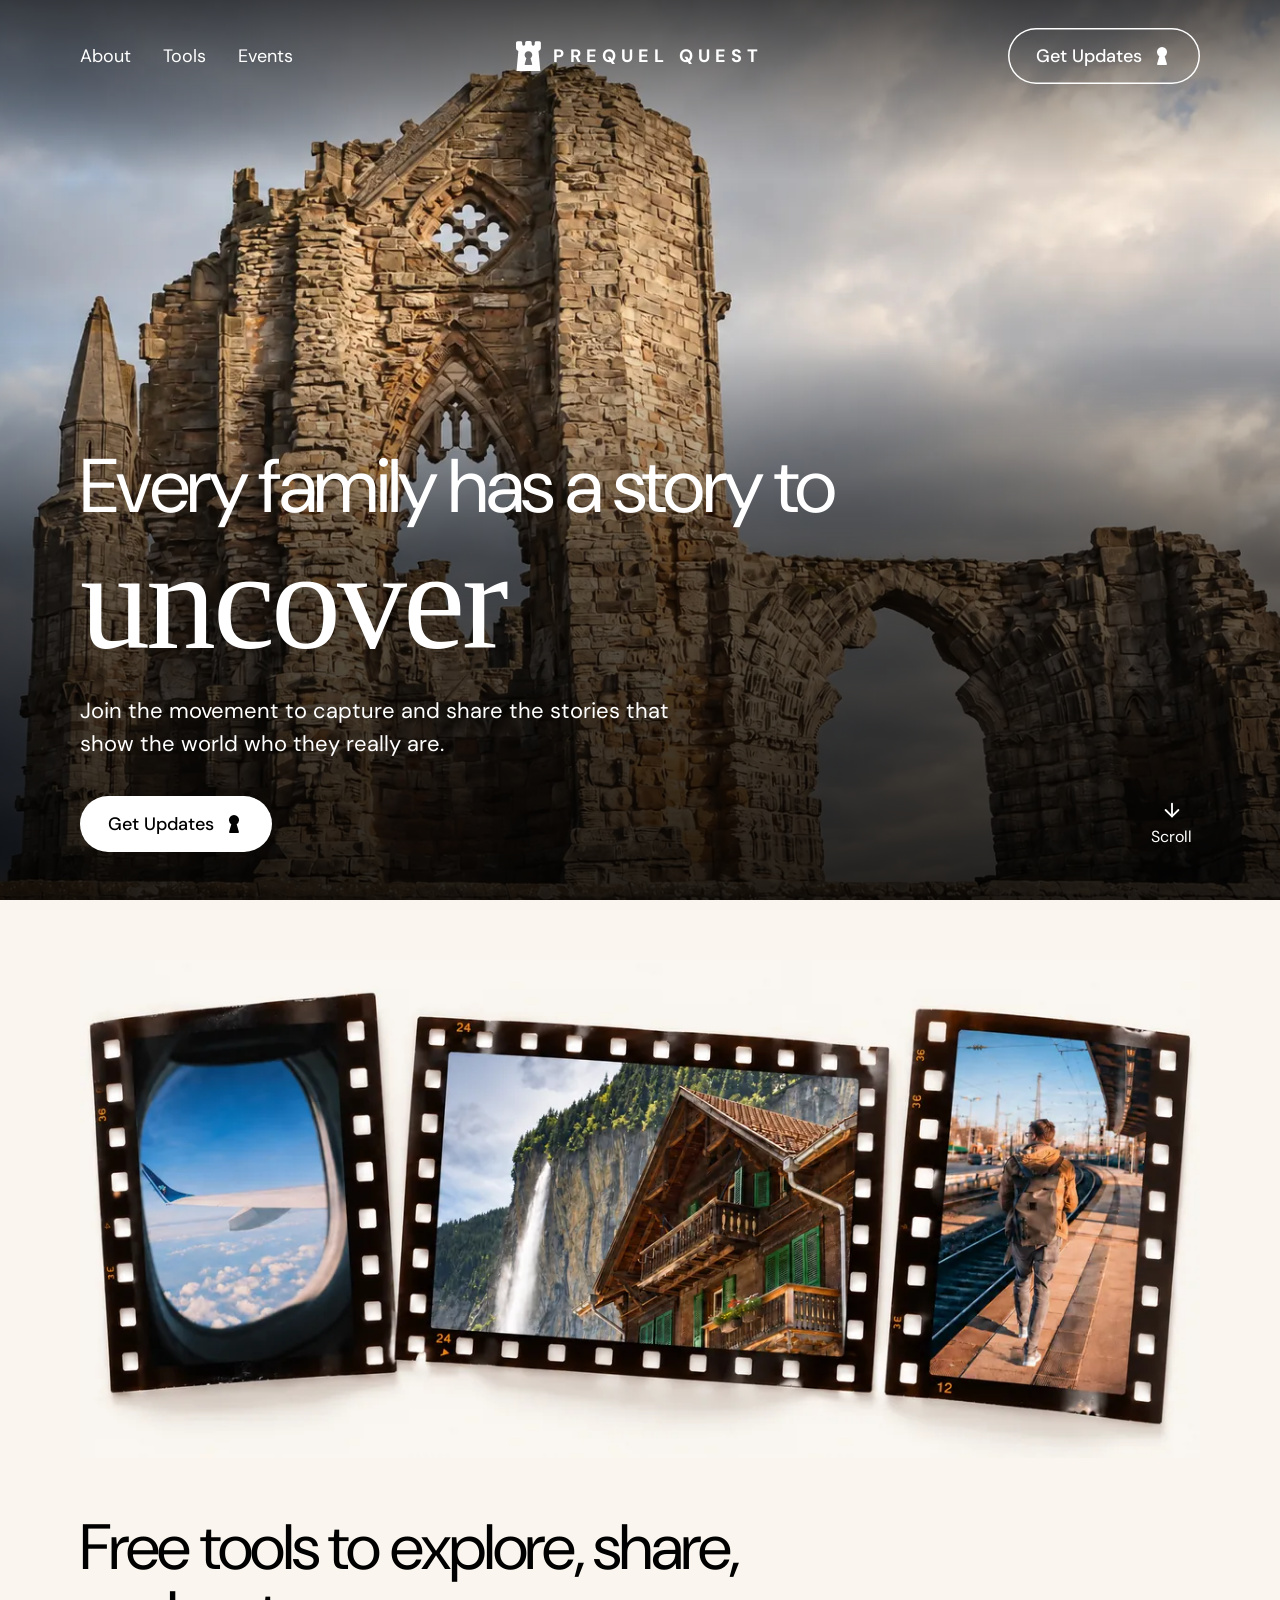
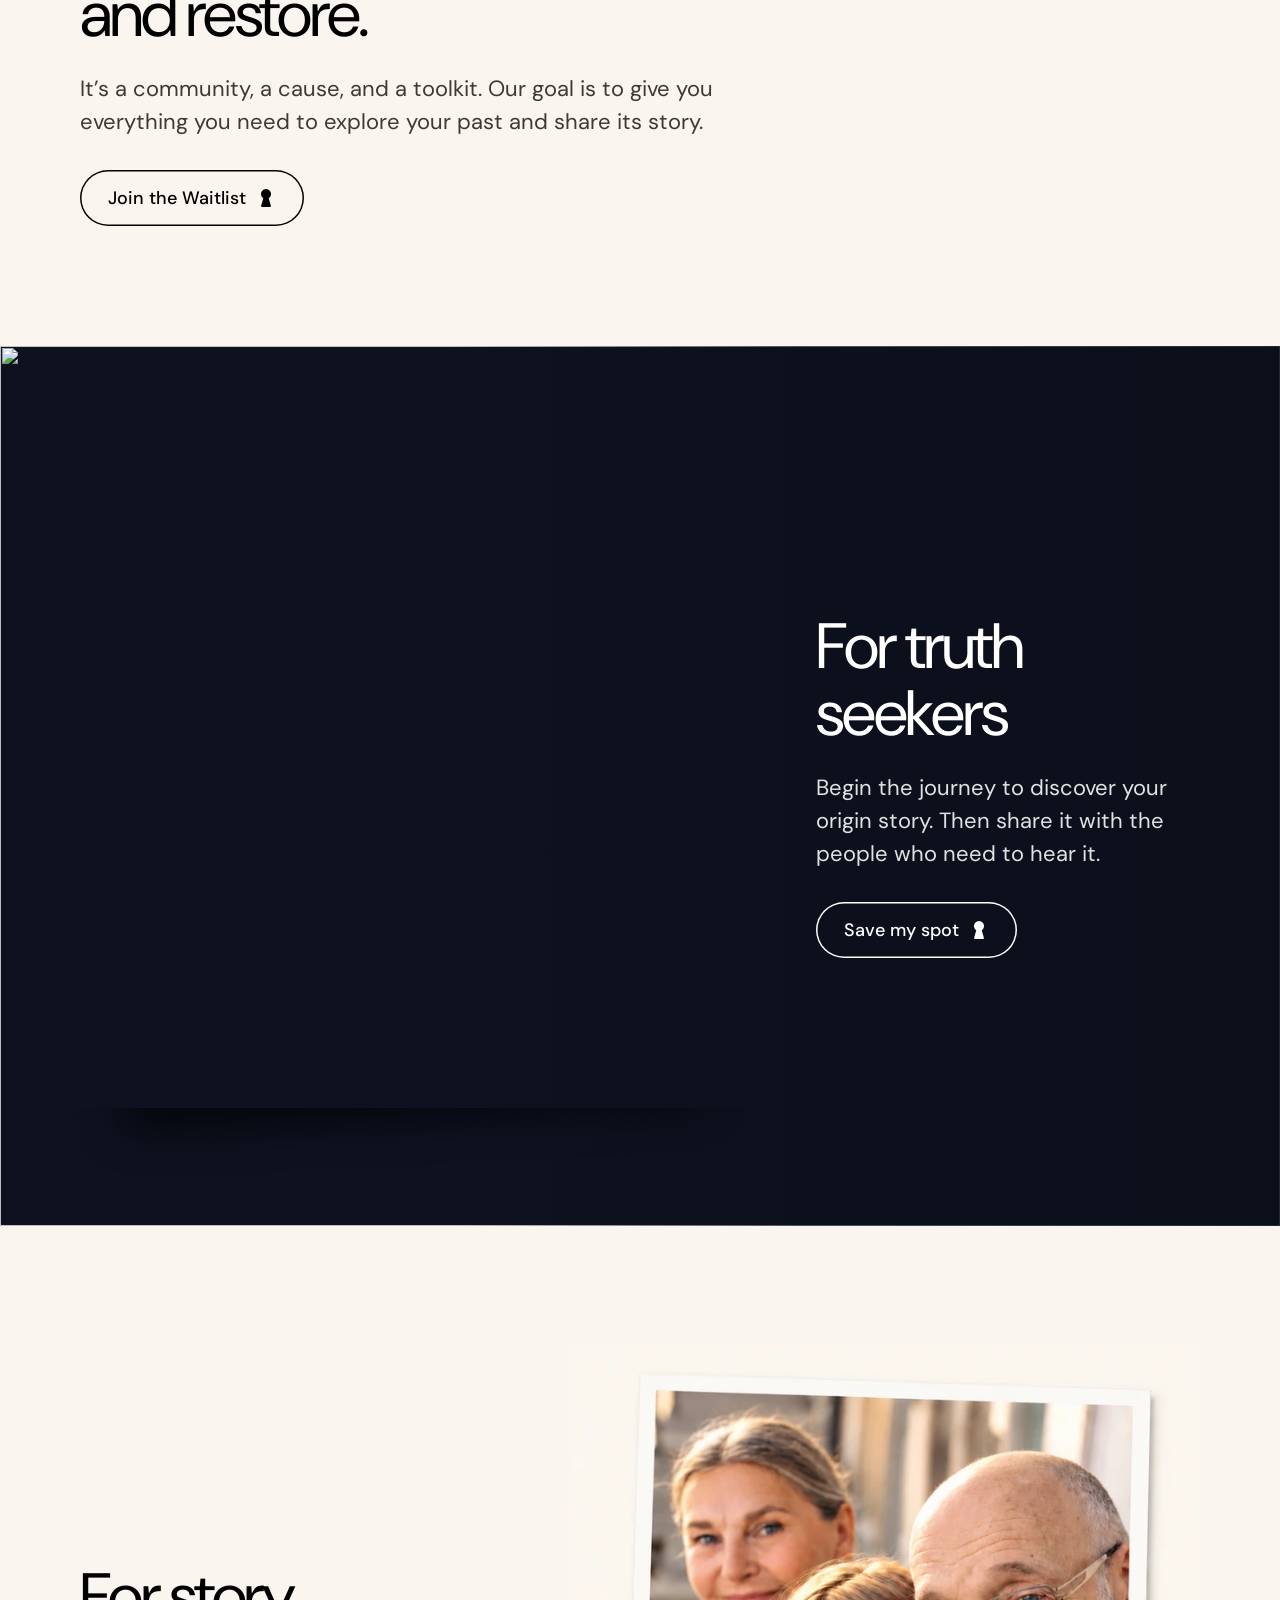
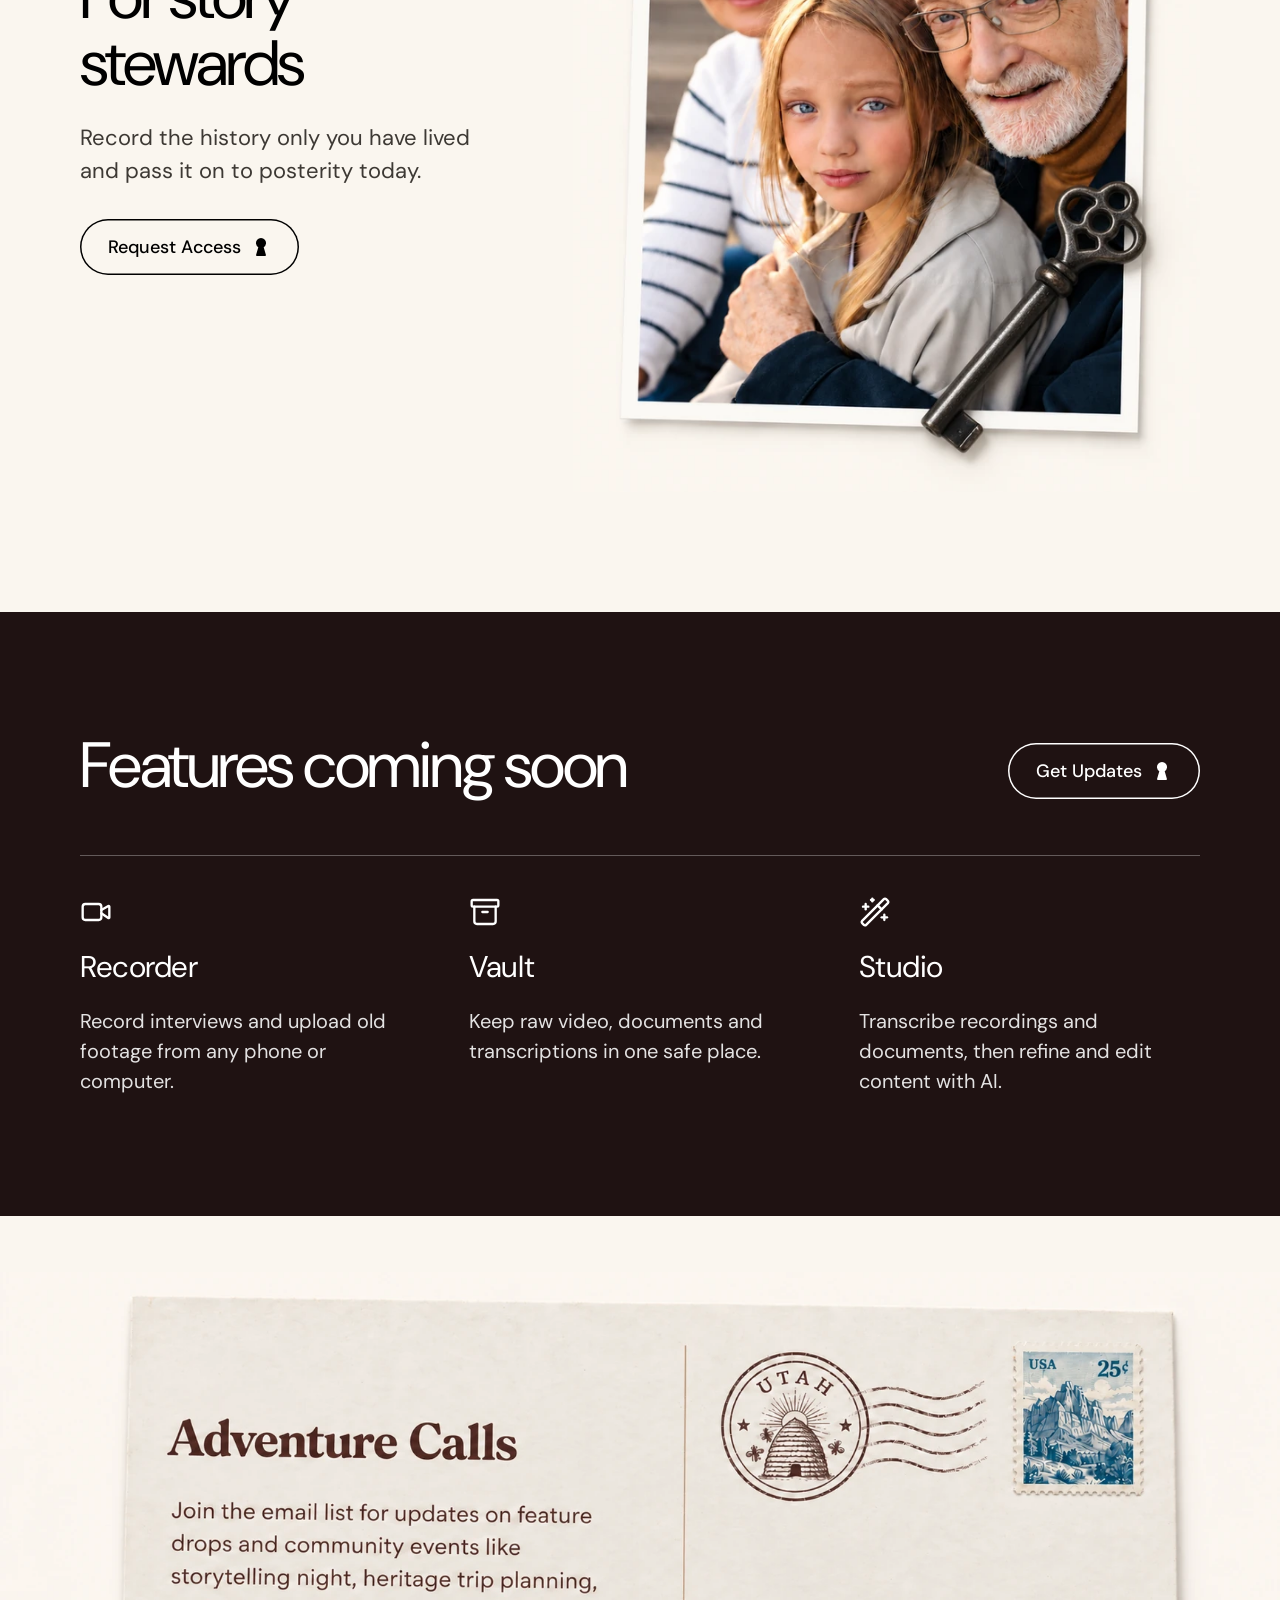
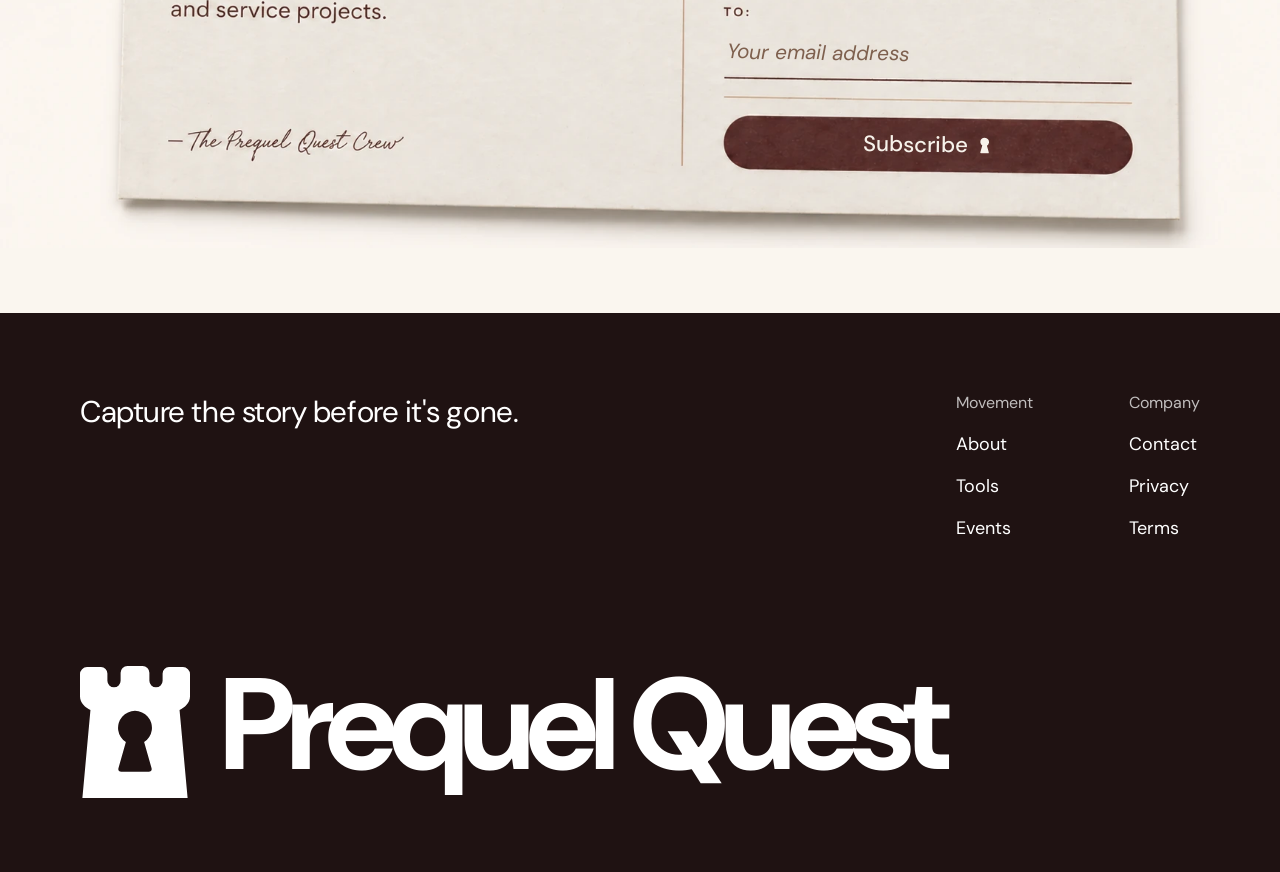
==== commit 5647d684: "Swap in the keyhole tower logo and keyhole button icons - New tower-with-keyhole mark in the nav, me" ====
--- a/index.html
+++ b/index.html
@@ -30,16 +30,15 @@
 
   <svg width="0" height="0" style="position:absolute" aria-hidden="true" focusable="false">
     <defs>
-      <symbol id="i-castle" viewBox="0 0 428 348"><path fill="currentColor" d="M10 80H38Q46 80 46 88V108Q46 116 54 116H74Q82 116 82 108V88Q82 80 90 80H112Q120 80 120 88V154Q120 162 128 162H130Q138 162 138 154V8Q138 0 146 0H186Q194 0 194 8V28Q194 36 202 36H232Q240 36 240 28V8Q240 0 248 0H288Q296 0 296 8V154Q296 162 304 162H306Q314 162 314 154V88Q314 80 322 80H342Q350 80 350 88V108Q350 116 358 116H378Q386 116 386 108V88Q386 80 394 80H418Q428 80 428 90V128Q428 140 416 146V348H278V260C278 220 254 190 214 170C174 190 150 220 150 260V348H12V146Q0 140 0 128V90Q0 80 10 80Z"/></symbol>
+      <symbol id="i-tower" viewBox="0 0 516 622"><path fill="currentColor" fill-rule="evenodd" d="M0 143V38A33 33 0 0 1 33 5H98.5A30 30 0 0 1 128.5 35V69A31 31 0 0 0 190.5 69V32A32 32 0 0 1 222.5 0H293.5A32 32 0 0 1 325.5 32V69A31 31 0 0 0 387.5 69V35A30 30 0 0 1 417.5 5H483A33 33 0 0 1 516 38V143C516 173 490 196 467 206L505 621.5H11L49 206C26 196 0 173 0 143ZM215.2 357L180.9 477.5Q175.7 495.5 193.7 495.5H322.3Q340.3 495.5 335.1 477.5L300.8 357A79.5 79.5 0 1 0 215.2 357Z"/></symbol>
       <symbol id="i-arrow-right" viewBox="0 0 24 24"><path d="M5 12h14"/><path d="m12 5 7 7-7 7"/></symbol>
       <symbol id="i-arrow-down" viewBox="0 0 24 24"><path d="M12 5v14"/><path d="m19 12-7 7-7-7"/></symbol>
-      <symbol id="i-circle-arrow" viewBox="0 0 24 24"><circle cx="12" cy="12" r="10"/><path d="m12 16 4-4-4-4"/><path d="M8 12h8"/></symbol>
       <symbol id="i-menu" viewBox="0 0 24 24"><path d="M4 6h16"/><path d="M4 12h16"/><path d="M4 18h16"/></symbol>
       <symbol id="i-x" viewBox="0 0 24 24"><path d="M18 6 6 18"/><path d="m6 6 12 12"/></symbol>
       <symbol id="i-video" viewBox="0 0 24 24"><path d="m16 13 5.223 3.482a.5.5 0 0 0 .777-.416V7.87a.5.5 0 0 0-.752-.432L16 10.5"/><rect x="2" y="6" width="14" height="12" rx="2"/></symbol>
       <symbol id="i-archive" viewBox="0 0 24 24"><rect width="20" height="5" x="2" y="3" rx="1"/><path d="M4 8v11a2 2 0 0 0 2 2h12a2 2 0 0 0 2-2V8"/><path d="M10 12h4"/></symbol>
       <symbol id="i-wand" viewBox="0 0 24 24"><path d="m21.64 3.64-1.28-1.28a1.21 1.21 0 0 0-1.72 0L2.36 18.64a1.21 1.21 0 0 0 0 1.72l1.28 1.28a1.2 1.2 0 0 0 1.72 0L21.64 5.36a1.2 1.2 0 0 0 0-1.72"/><path d="m14 7 3 3"/><path d="M5 6v4"/><path d="M19 14v4"/><path d="M10 2v2"/><path d="M7 8H3"/><path d="M21 16h-4"/><path d="M11 3H9"/></symbol>
-      <symbol id="i-send" viewBox="0 0 24 24"><path d="M14.536 21.686a.5.5 0 0 0 .937-.024l6.5-19a.496.496 0 0 0-.635-.635l-19 6.5a.5.5 0 0 0-.024.937l7.93 3.18a2 2 0 0 1 1.112 1.11z"/><path d="m21.854 2.147-10.94 10.939"/></symbol>
+      <symbol id="i-keyhole" viewBox="-76.05 -15.85 316.7 316.7"><path fill="currentColor" stroke="none" d="M39.5 146.5L5.2 267Q0 285 18 285H146.6Q164.6 285 159.4 267L125.1 146.5A79.5 79.5 0 1 0 39.5 146.5Z"/></symbol>
     </defs>
   </svg>
 
@@ -58,13 +57,13 @@
       </ul>
 
       <a class="logo" href="/" aria-label="Prequel Quest home">
-        <svg class="logo__mark" aria-hidden="true"><use href="#i-castle"/></svg>
+        <svg class="logo__mark" aria-hidden="true"><use href="#i-tower"/></svg>
         <span class="logo__word" aria-hidden="true">Prequel Quest</span>
       </a>
 
       <div class="nav__right">
         <a class="btn btn--outline-light nav__cta" href="#updates">
-          Get Updates <svg class="ico" aria-hidden="true"><use href="#i-arrow-right"/></svg>
+          Get Updates <svg class="ico" aria-hidden="true"><use href="#i-keyhole"/></svg>
         </a>
         <button class="icon-btn menu-toggle" type="button" aria-expanded="false" aria-controls="menu" aria-label="Open menu">
           <svg class="ico ico--24" aria-hidden="true"><use href="#i-menu"/></svg>
@@ -84,7 +83,7 @@
         <p class="hero__sub">Join the movement to capture and share the stories that show the world who they really are.</p>
         <div class="cta">
           <a class="btn btn--solid-light btn--block-mobile" href="#updates">
-            Get Updates <svg class="ico" aria-hidden="true"><use href="#i-arrow-right"/></svg>
+            Get Updates <svg class="ico" aria-hidden="true"><use href="#i-keyhole"/></svg>
           </a>
         </div>
       </div>
@@ -100,7 +99,7 @@
     <div class="menu__top">
       <div class="menu__bar">
         <a class="logo" href="/" aria-label="Prequel Quest home">
-          <svg class="logo__mark" aria-hidden="true"><use href="#i-castle"/></svg>
+          <svg class="logo__mark" aria-hidden="true"><use href="#i-tower"/></svg>
           <span class="logo__word" aria-hidden="true">Prequel Quest</span>
         </a>
         <button class="icon-btn menu-close" type="button" aria-label="Close menu">
@@ -116,7 +115,7 @@
     <div class="menu__bottom">
       <p>Join the movement to capture and share the stories that show the world who they really are.</p>
       <a class="btn btn--solid-light btn--block" href="#updates">
-        Get Updates <svg class="ico" aria-hidden="true"><use href="#i-arrow-right"/></svg>
+        Get Updates <svg class="ico" aria-hidden="true"><use href="#i-keyhole"/></svg>
       </a>
     </div>
   </div>
@@ -136,7 +135,7 @@
           <p class="body">It’s a community, a cause, and a toolkit. Our goal is to give you everything you need to explore your past and share its story.</p>
           <div class="cta">
             <a class="btn btn--outline-dark btn--block-mobile" href="#updates">
-              Join the Waitlist <svg class="ico" aria-hidden="true"><use href="#i-circle-arrow"/></svg>
+              Join the Waitlist <svg class="ico" aria-hidden="true"><use href="#i-keyhole"/></svg>
             </a>
           </div>
         </div>
@@ -164,7 +163,7 @@
           <p class="body">Begin the journey to discover your origin story. Then share it with the people who need to hear it.</p>
           <div class="cta">
             <a class="btn btn--outline-light btn--block-mobile" href="#updates">
-              Save my spot <svg class="ico" aria-hidden="true"><use href="#i-circle-arrow"/></svg>
+              Save my spot <svg class="ico" aria-hidden="true"><use href="#i-keyhole"/></svg>
             </a>
           </div>
         </div>
@@ -179,7 +178,7 @@
           <p class="body">Record the history only you have lived and pass it on to posterity today.</p>
           <div class="cta">
             <a class="btn btn--outline-dark btn--block-mobile" href="#updates">
-              Request Access <svg class="ico" aria-hidden="true"><use href="#i-circle-arrow"/></svg>
+              Request Access <svg class="ico" aria-hidden="true"><use href="#i-keyhole"/></svg>
             </a>
           </div>
         </div>
@@ -199,7 +198,7 @@
         <div class="features__head">
           <h2 class="h2" id="features-h">Features coming soon</h2>
           <a class="btn btn--outline-light features__cta features__cta--top" href="#updates">
-            Get Updates <svg class="ico" aria-hidden="true"><use href="#i-arrow-right"/></svg>
+            Get Updates <svg class="ico" aria-hidden="true"><use href="#i-keyhole"/></svg>
           </a>
         </div>
         <ul class="features__list" role="list">
@@ -226,7 +225,7 @@
           </li>
         </ul>
         <a class="btn btn--outline-light btn--block-mobile features__cta features__cta--bottom" href="#updates">
-          Get Updates <svg class="ico" aria-hidden="true"><use href="#i-arrow-right"/></svg>
+          Get Updates <svg class="ico" aria-hidden="true"><use href="#i-keyhole"/></svg>
         </a>
       </div>
     </section>
@@ -256,7 +255,7 @@
                    autocomplete="email" placeholder="Your email address" required
                    aria-describedby="signup-status" />
             <button class="btn btn--oxblood btn--block" type="submit">
-              Subscribe <svg class="ico" aria-hidden="true"><use href="#i-send"/></svg>
+              Subscribe <svg class="ico" aria-hidden="true"><use href="#i-keyhole"/></svg>
             </button>
             <p class="postcard__status" id="signup-status" role="status" aria-live="polite"></p>
           </form>
@@ -292,7 +291,7 @@
         </nav>
       </div>
       <a class="footer__mark" href="/" aria-label="Prequel Quest home">
-        <svg class="footer__castle" aria-hidden="true"><use href="#i-castle"/></svg>
+        <svg class="footer__tower" aria-hidden="true"><use href="#i-tower"/></svg>
         <span class="footer__word" aria-hidden="true">Prequel Quest</span>
       </a>
     </div>
--- a/assets/styles.css
+++ b/assets/styles.css
@@ -111,8 +111,6 @@
   white-space: nowrap;
   transition: background-color .2s ease, color .2s ease, box-shadow .2s ease, transform .2s ease;
 }
-.btn .ico { transition: transform .2s ease; }
-.btn:hover .ico { transform: translateX(3px); }
 
 .btn--outline-light { color: var(--white); box-shadow: inset 0 0 0 1.5px var(--white); }
 .btn--outline-light:hover { background: var(--white); color: var(--ink); }
@@ -157,7 +155,7 @@
 
 /* ---------- logo ---------- */
 .logo { display: inline-flex; align-items: center; gap: 10px; color: var(--white); }
-.logo__mark { width: 28px; height: 23px; }
+.logo__mark { height: 26px; width: auto; aspect-ratio: 516 / 622; }
 .logo__word {
   font-size: 16px; line-height: 19px; font-weight: 700;
   letter-spacing: 3.2px; text-transform: uppercase; white-space: nowrap;
@@ -427,7 +425,7 @@
   padding-top: 16px;
   border-top: 1px solid rgba(255,255,255,.2);
 }
-.footer__castle { width: clamp(34px, 11.8vw, 46px); aspect-ratio: 428 / 348; height: auto; }
+.footer__tower { width: clamp(29px, 9.15vw, 36px); aspect-ratio: 516 / 622; height: auto; }
 .footer__word {
   font-size: clamp(28px, 9.75vw, 38px); line-height: 1; font-weight: 700;
   letter-spacing: -0.037em; white-space: nowrap;
@@ -447,7 +445,7 @@
   .cta:has(.btn--block-mobile) { width: auto; }
 
   .logo { gap: 12px; }
-  .logo__mark { width: 32px; height: 26px; }
+  .logo__mark { height: 30px; }
   .logo__word { font-size: 18px; line-height: 22px; letter-spacing: 5px; }
 
   /* hero */
@@ -545,7 +543,7 @@
   .footer__col { flex: none; }
   .footer__col a { min-height: 44px; }
   .footer__mark { gap: 20px; padding-top: 0; border-top: 0; }
-  .footer__castle { width: 86px; }
+  .footer__tower { width: 67px; }
   .footer__word { font-size: 80px; line-height: 76px; letter-spacing: -4px; }
 }
 
@@ -716,6 +714,6 @@
   .footer__col ul { display: flex; flex-direction: column; gap: 6px; }
   .footer__col a { min-height: 36px; }
   .footer__mark { gap: 30px; align-items: flex-start; height: 158px; }
-  .footer__castle { width: 141px; }
+  .footer__tower { width: 110px; }
   .footer__word { font-size: 130px; line-height: 117px; letter-spacing: -8px; }
 }
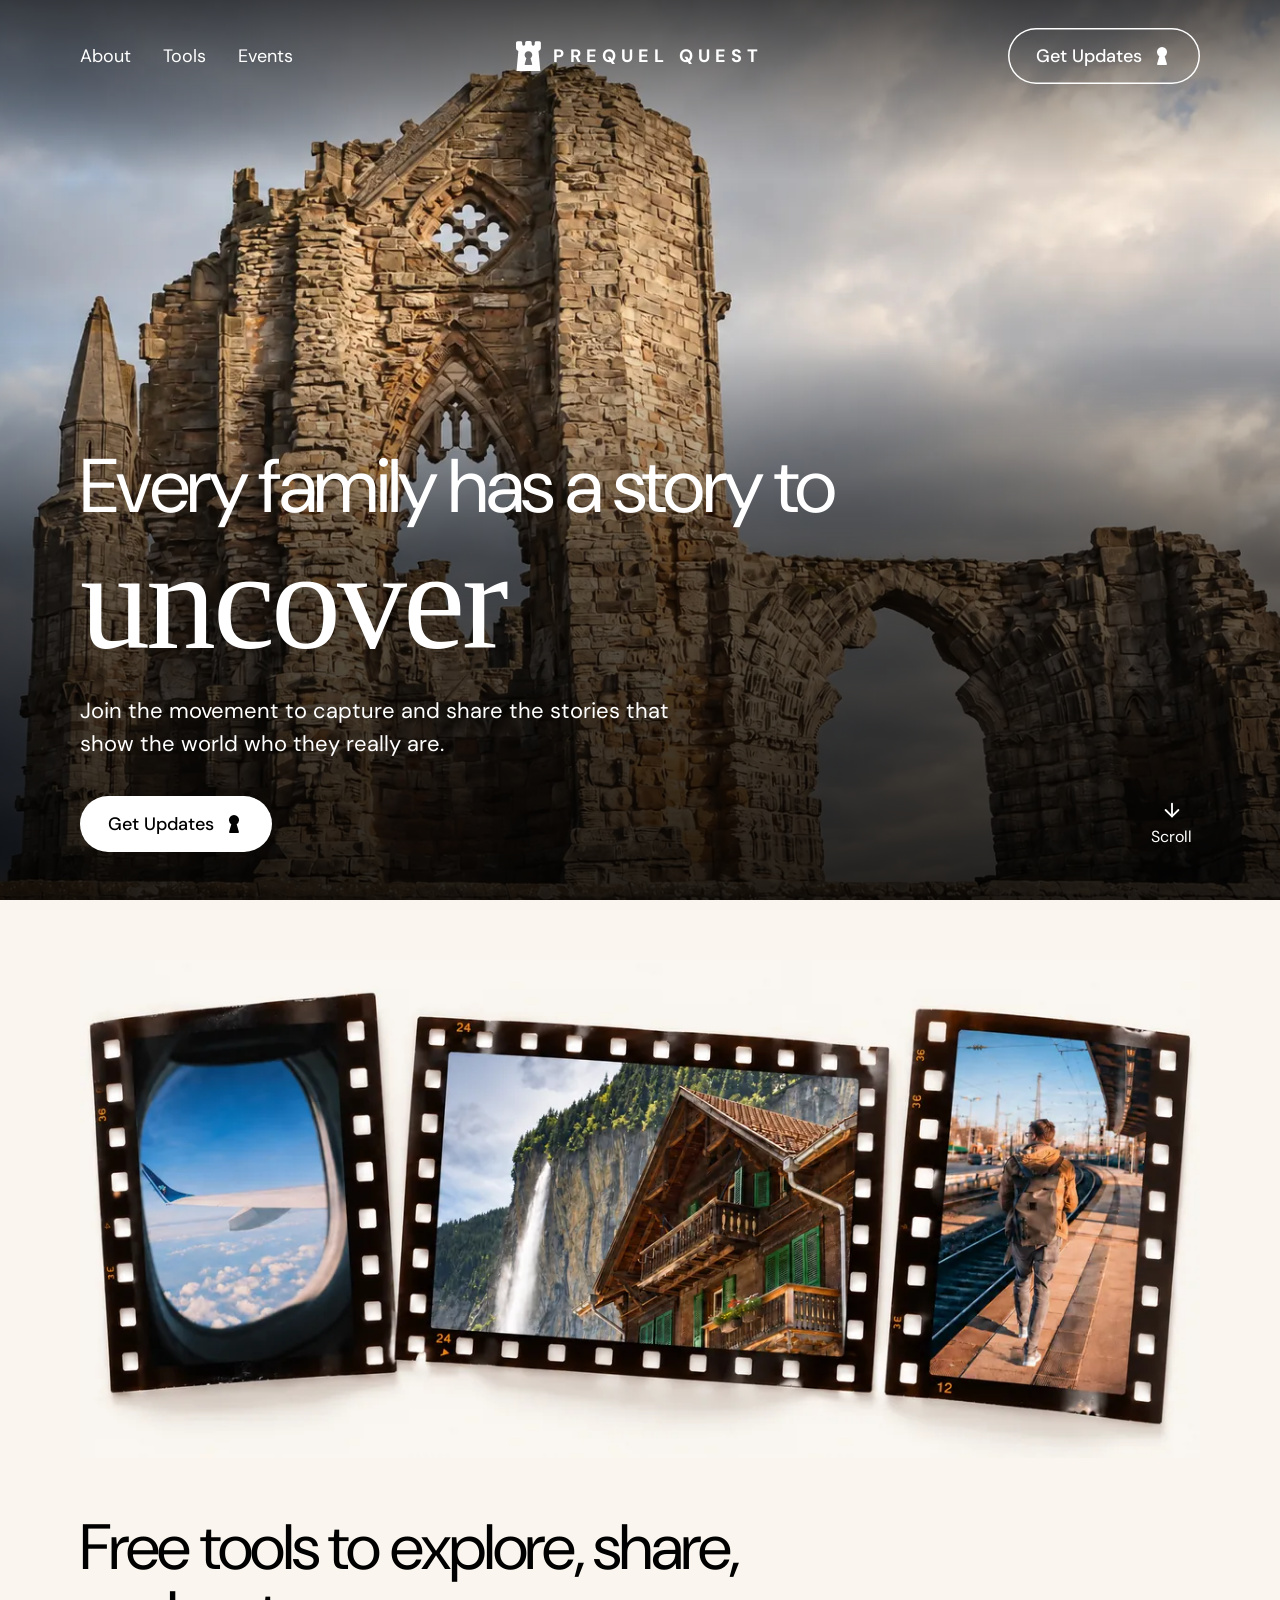
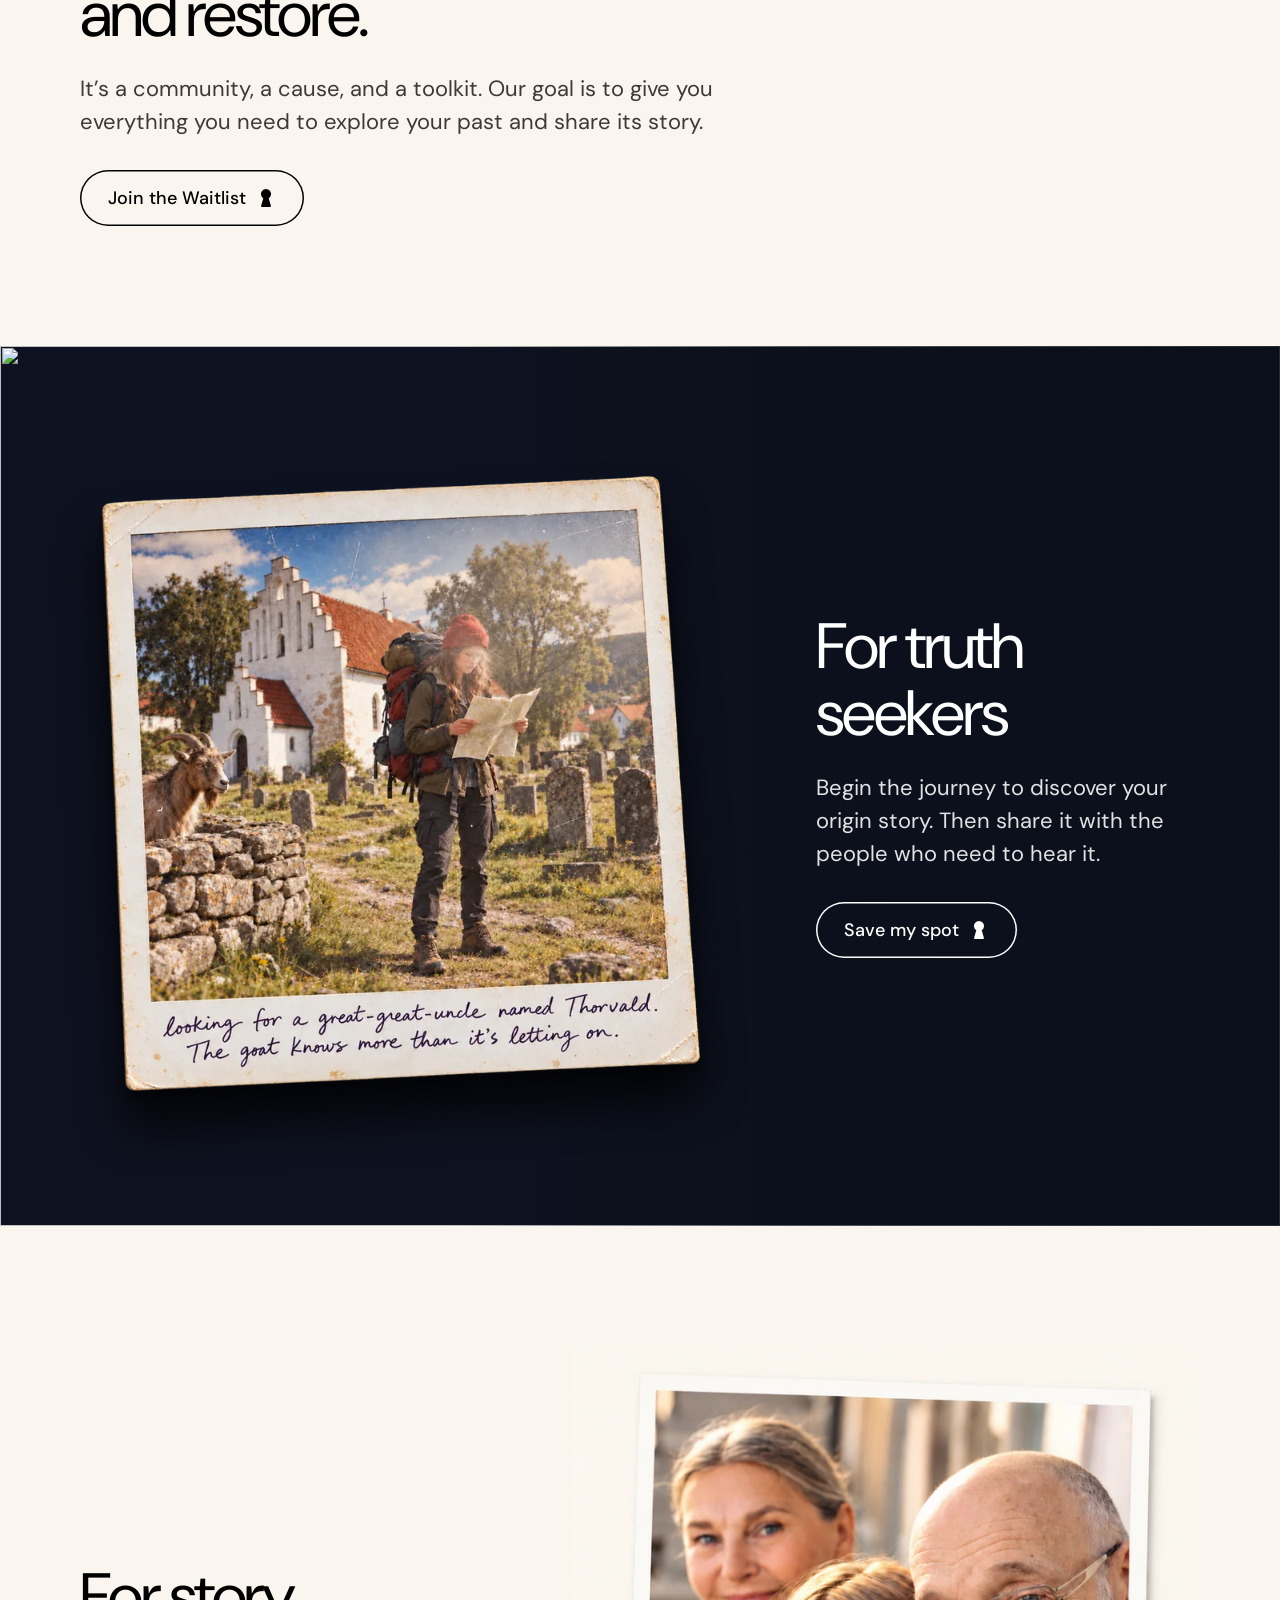
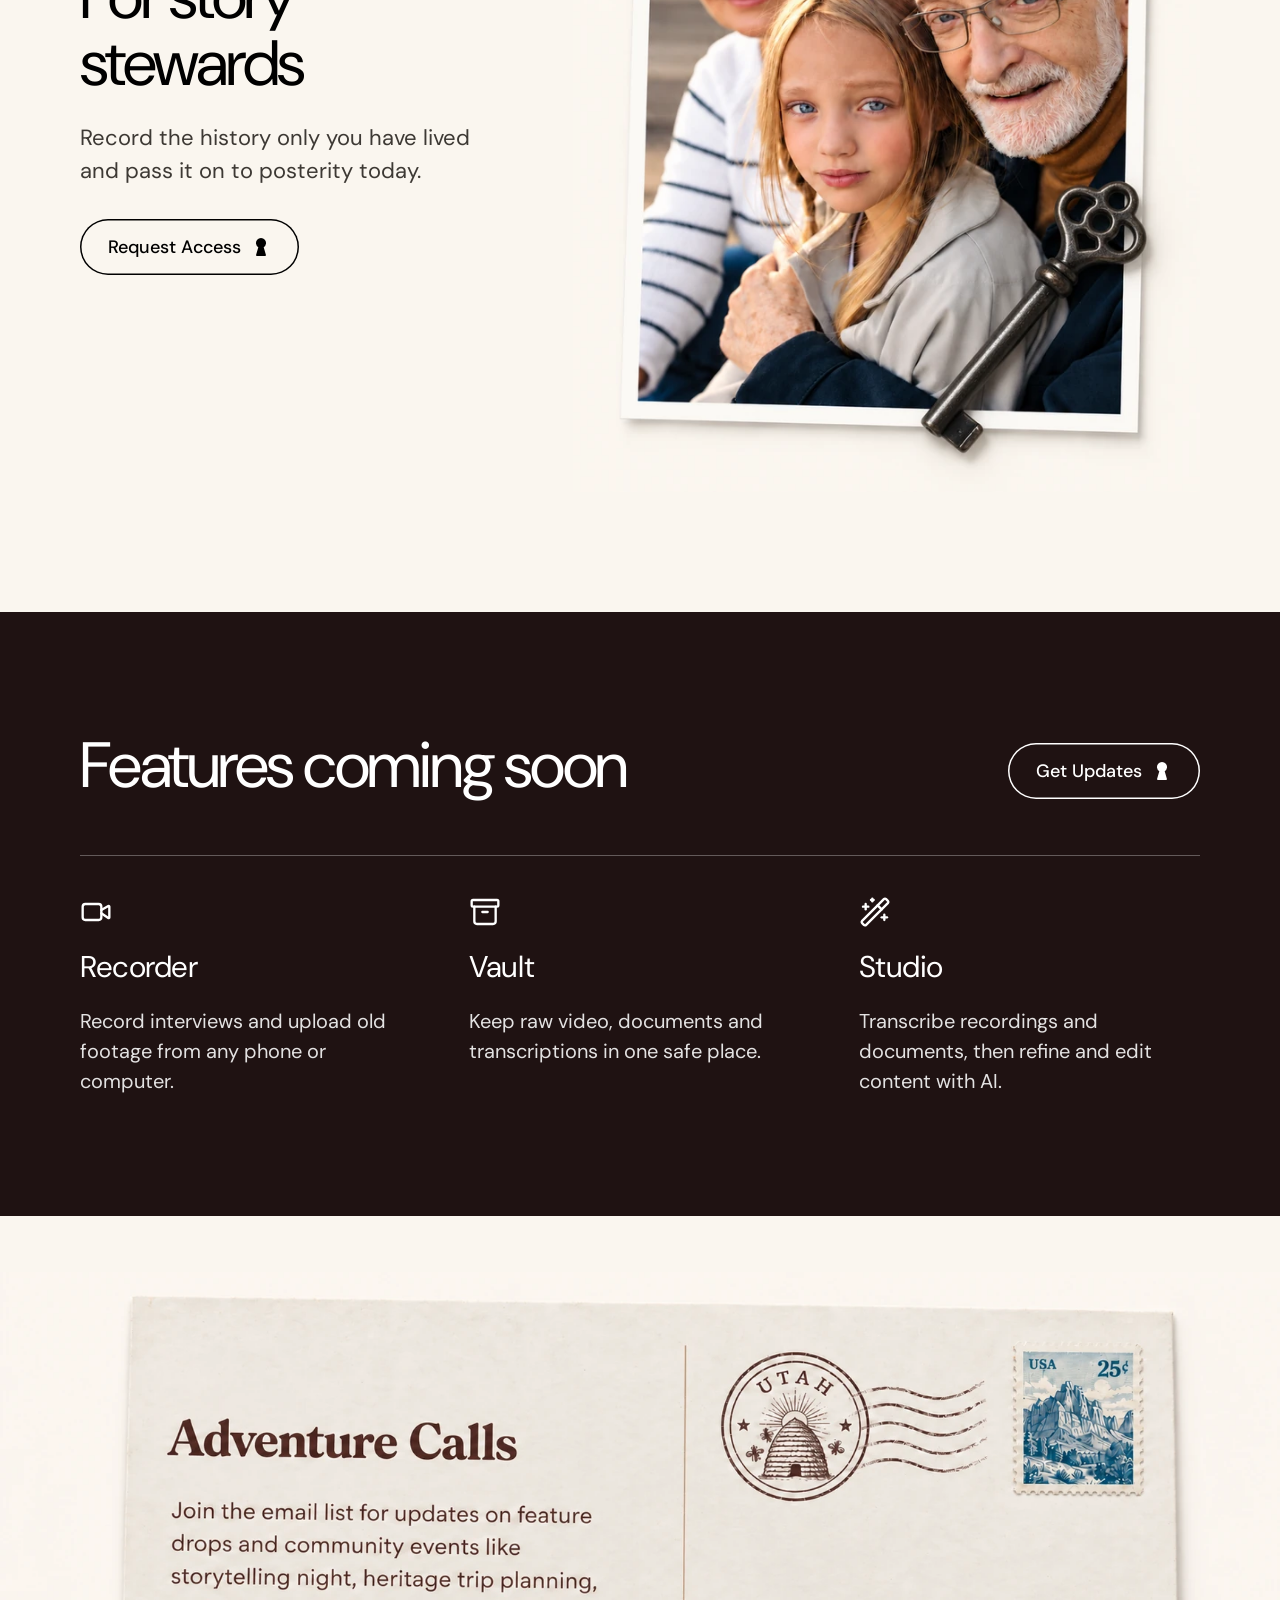
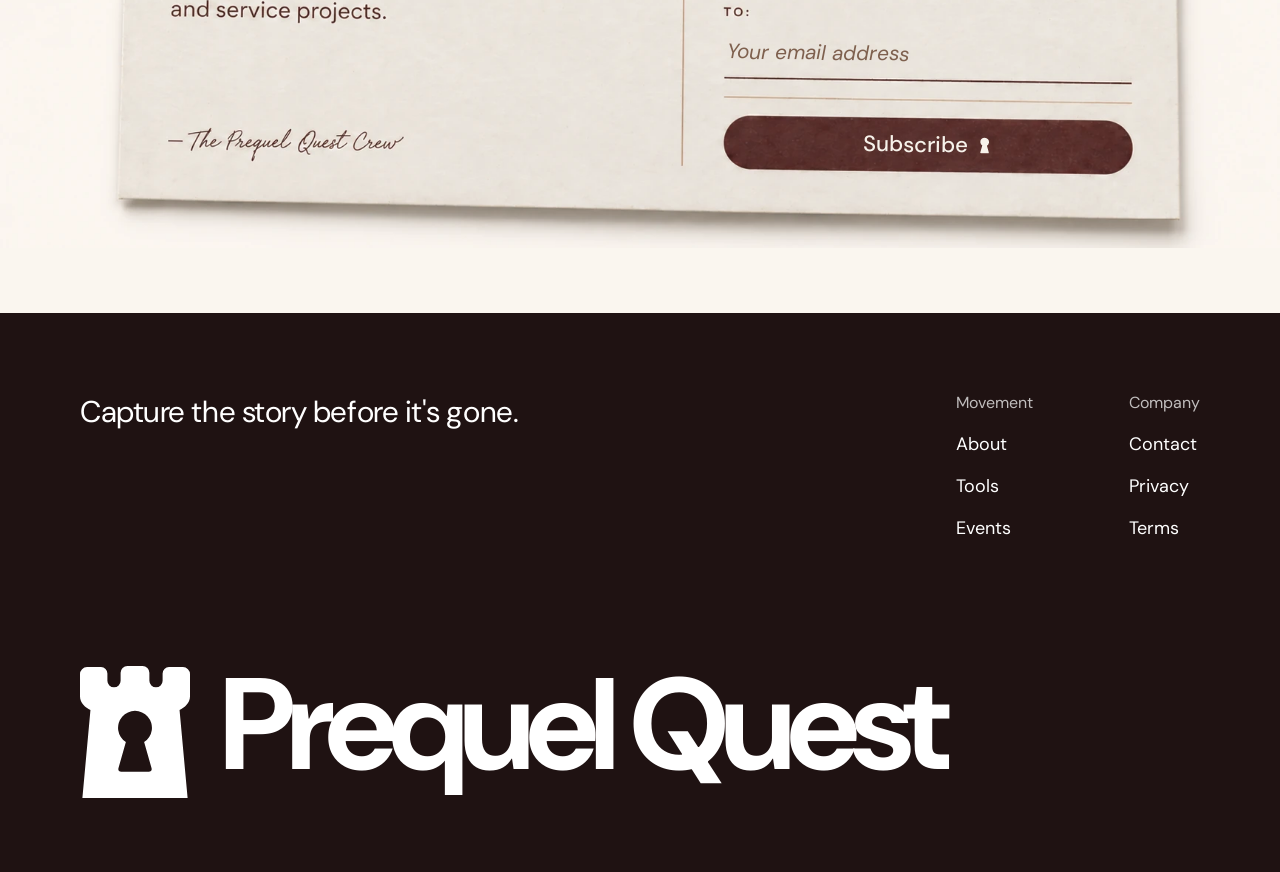
==== commit 4c3d2103: "New share image: the attic trunk Co-Authored-By: Claude Opus 5.5 <noreply@anthropic.com>" ====
--- a/index.html
+++ b/index.html
@@ -14,6 +14,9 @@
   <meta property="og:description" content="Join the movement to capture and share the stories that show the world who they really are." />
   <meta property="og:url" content="https://prequel.quest/" />
   <meta property="og:image" content="https://prequel.quest/assets/img/og-image.jpg" />
+  <meta property="og:image:width" content="1200" />
+  <meta property="og:image:height" content="630" />
+  <meta property="og:image:alt" content="Hands opening an old trunk of letters, photographs and home-movie film in an attic. Every family has a story to uncover." />
   <meta name="twitter:card" content="summary_large_image" />
 
   <link rel="icon" href="/assets/favicon.svg" type="image/svg+xml" />
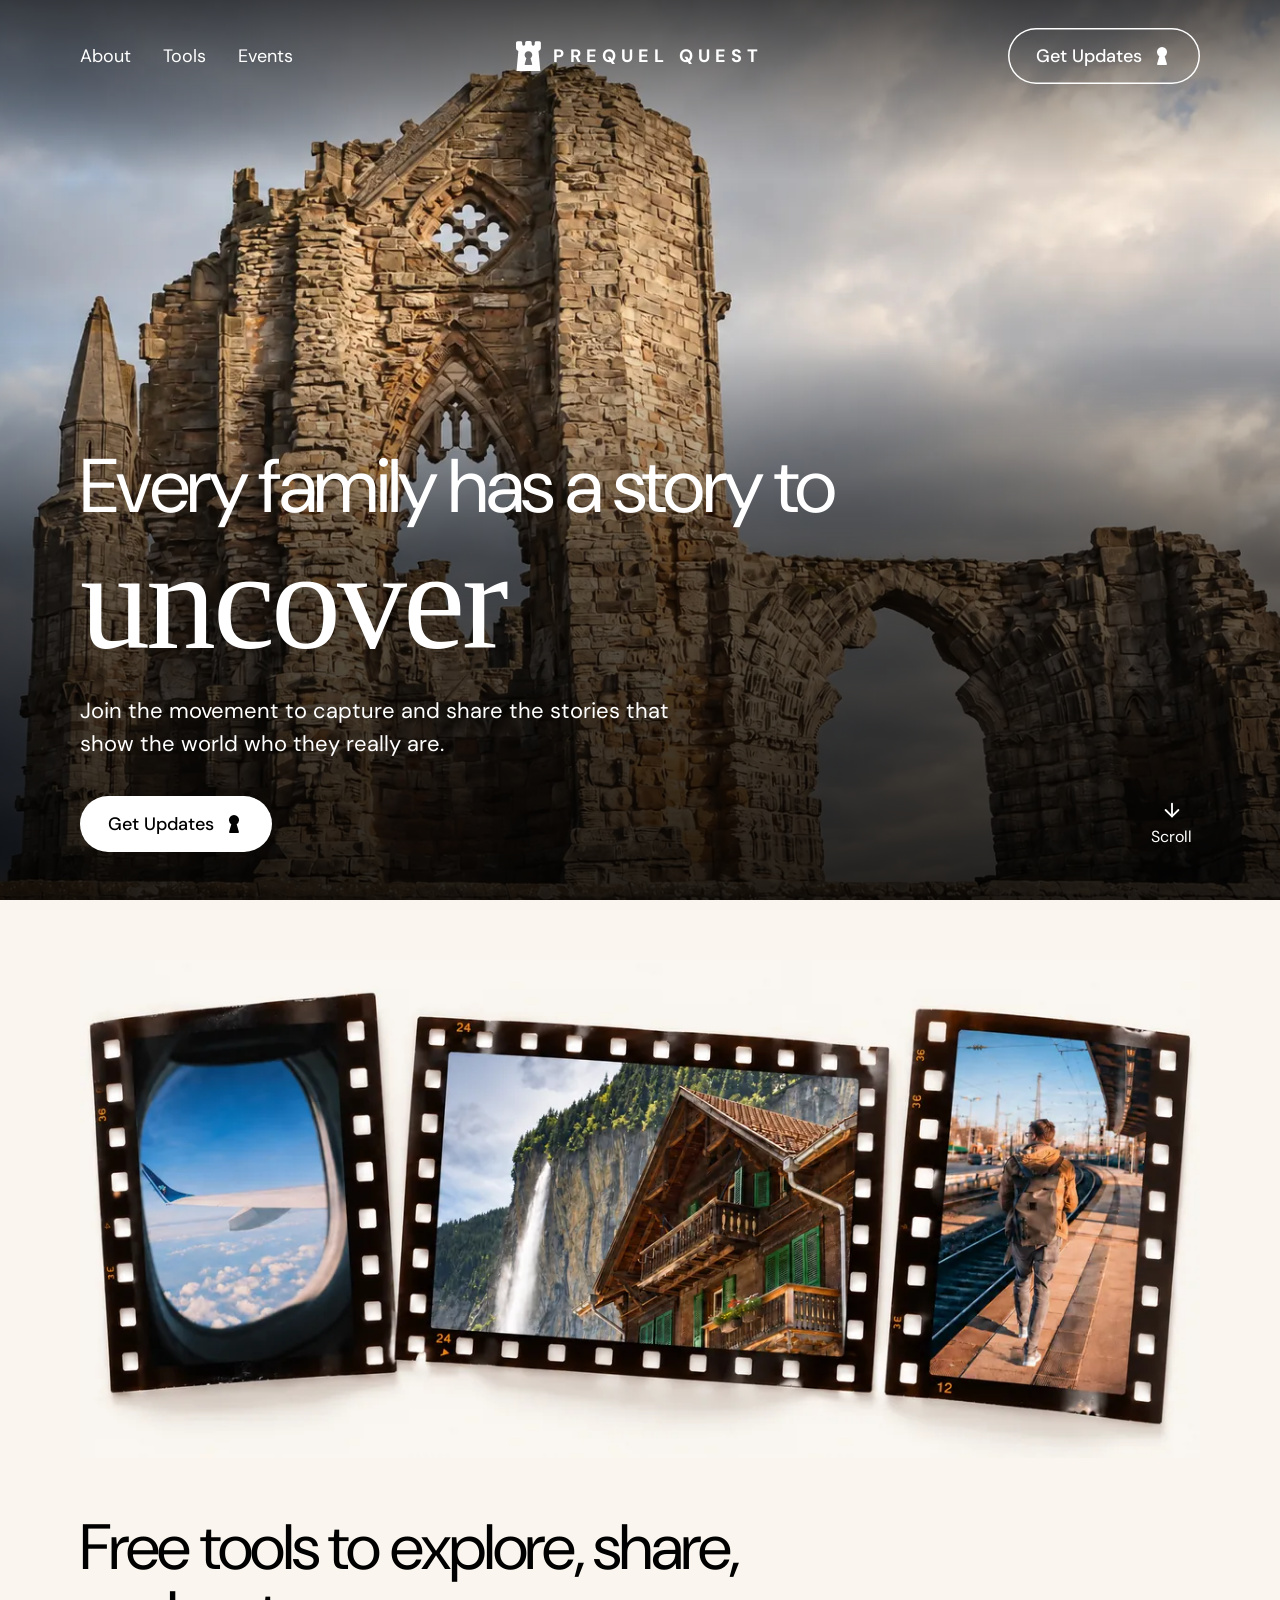
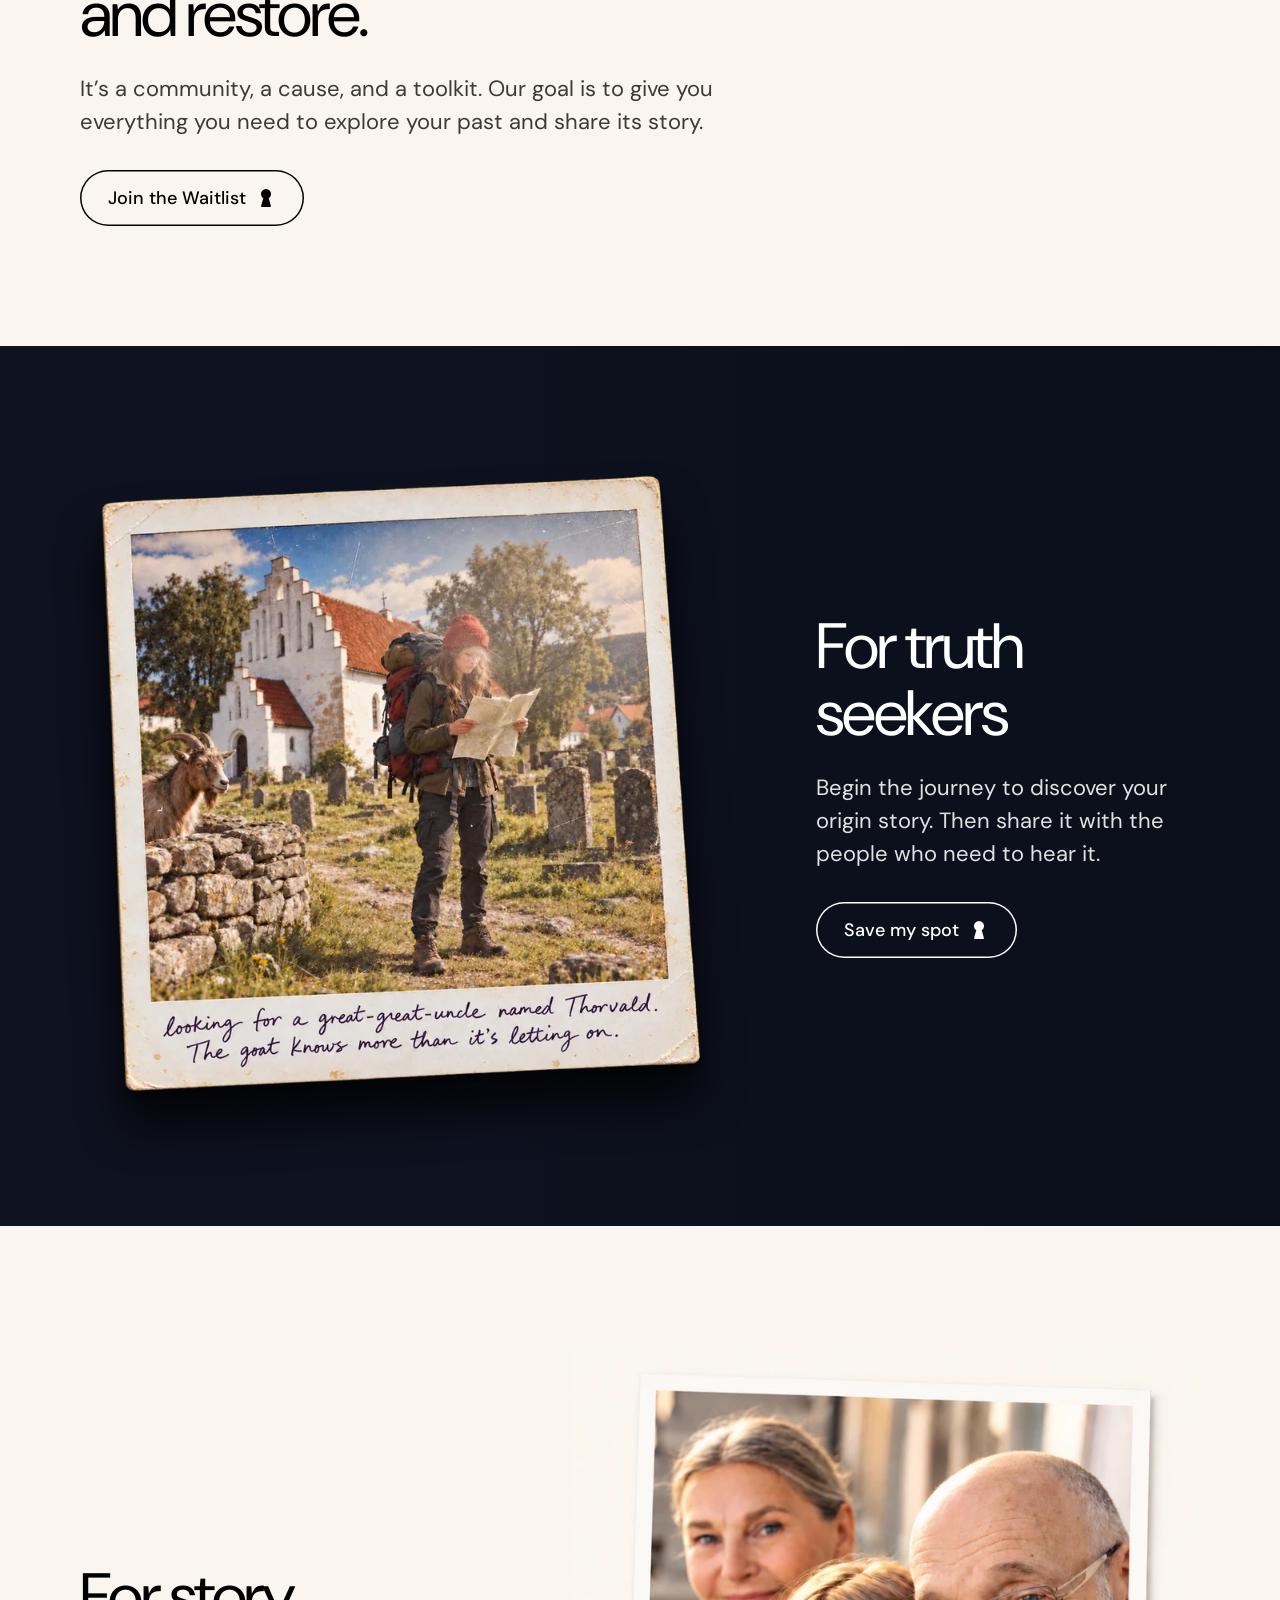
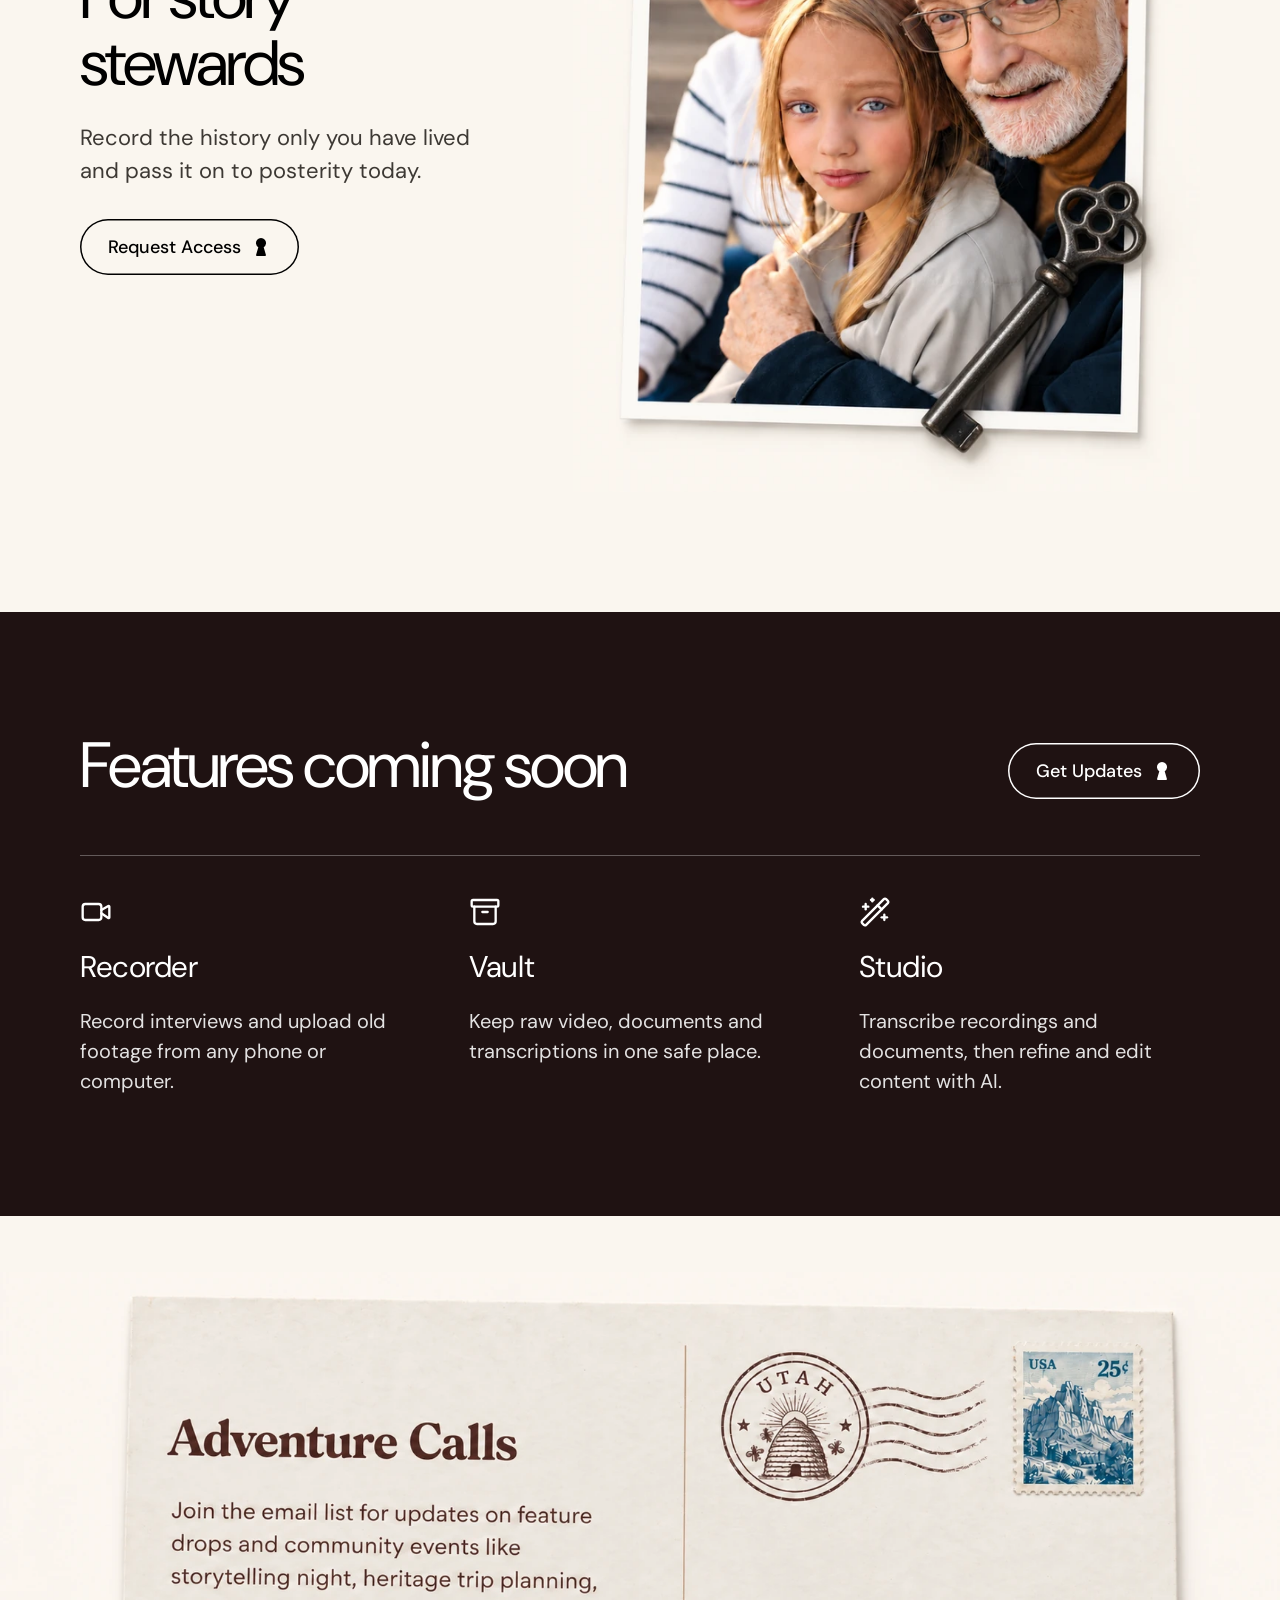
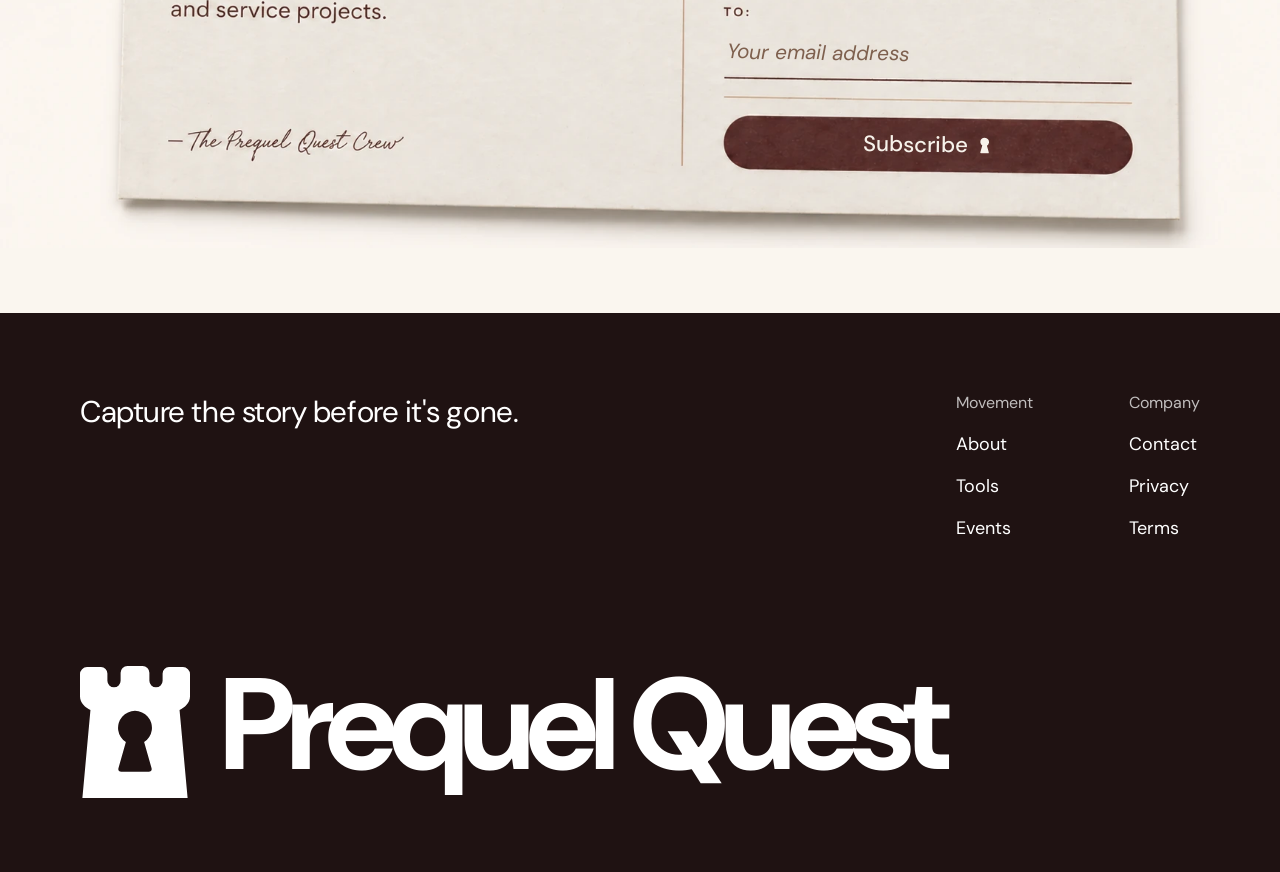
==== commit a528b537: "Add PNG, ICO and Apple touch favicons for the tower mark Safari and older browsers ignore SVG favico" ====
--- a/index.html
+++ b/index.html
@@ -19,7 +19,11 @@
   <meta property="og:image:alt" content="Hands opening an old trunk of letters, photographs and home-movie film in an attic. Every family has a story to uncover." />
   <meta name="twitter:card" content="summary_large_image" />
 
-  <link rel="icon" href="/assets/favicon.svg" type="image/svg+xml" />
+  <link rel="icon" href="/favicon.ico?v=2" sizes="48x48" />
+  <link rel="icon" href="/assets/favicon.svg?v=2" type="image/svg+xml" />
+  <link rel="icon" href="/assets/favicon-32.png?v=2" type="image/png" sizes="32x32" />
+  <link rel="apple-touch-icon" href="/assets/apple-touch-icon.png?v=2" />
+  <link rel="manifest" href="/site.webmanifest" />
 
   <link rel="preconnect" href="https://fonts.googleapis.com" />
   <link rel="preconnect" href="https://fonts.gstatic.com" crossorigin />
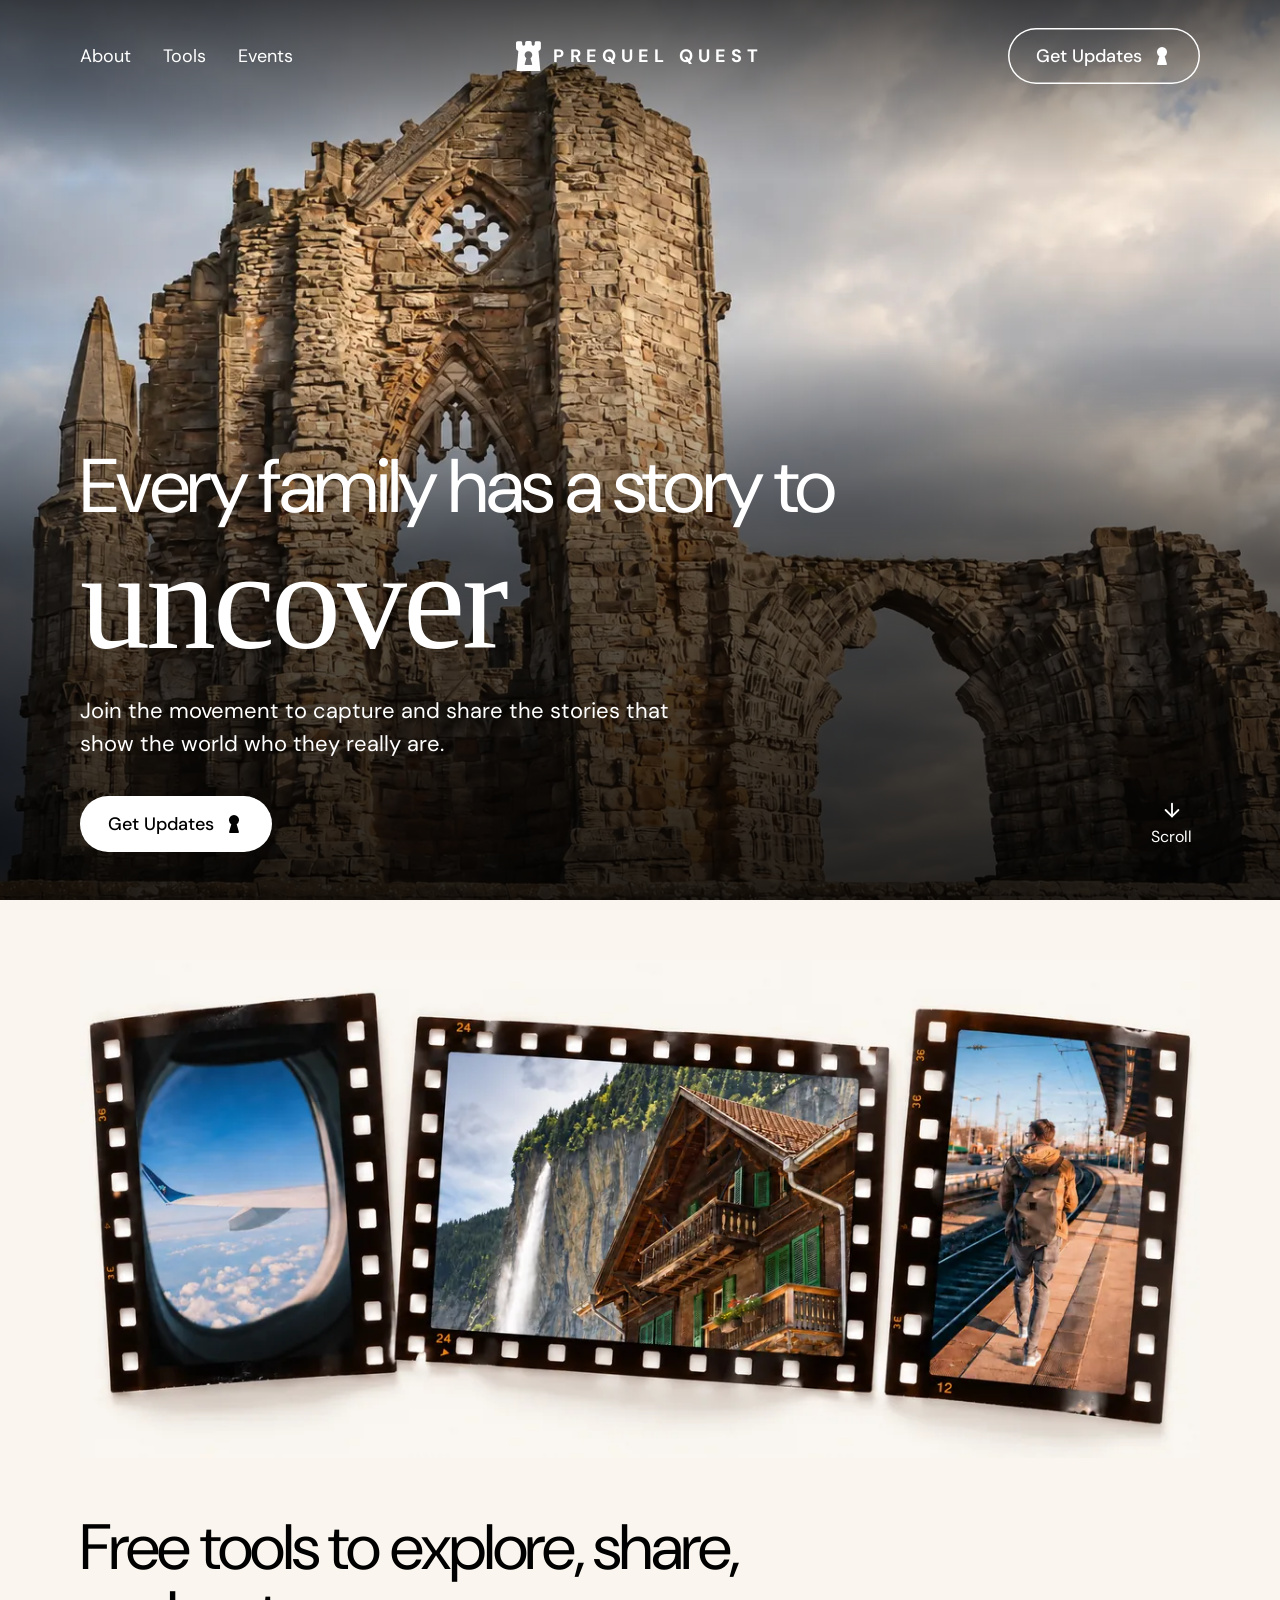
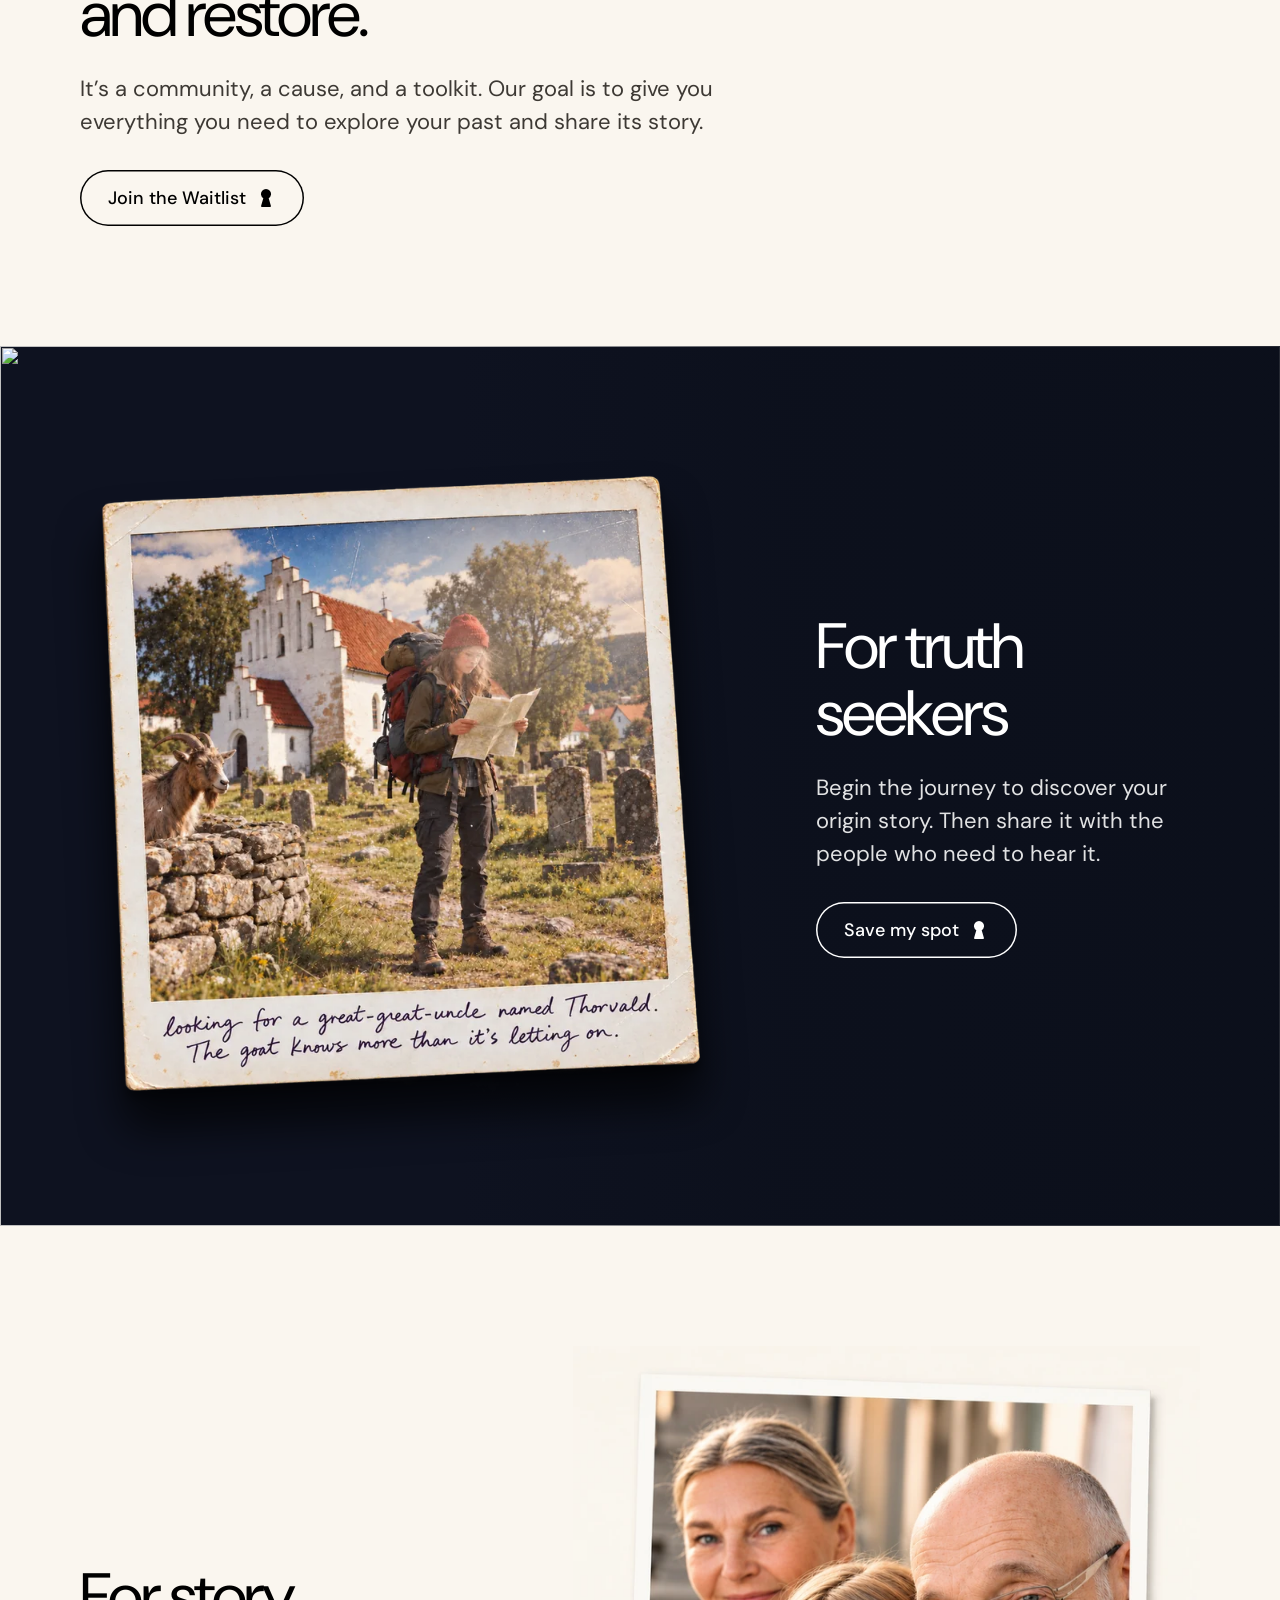
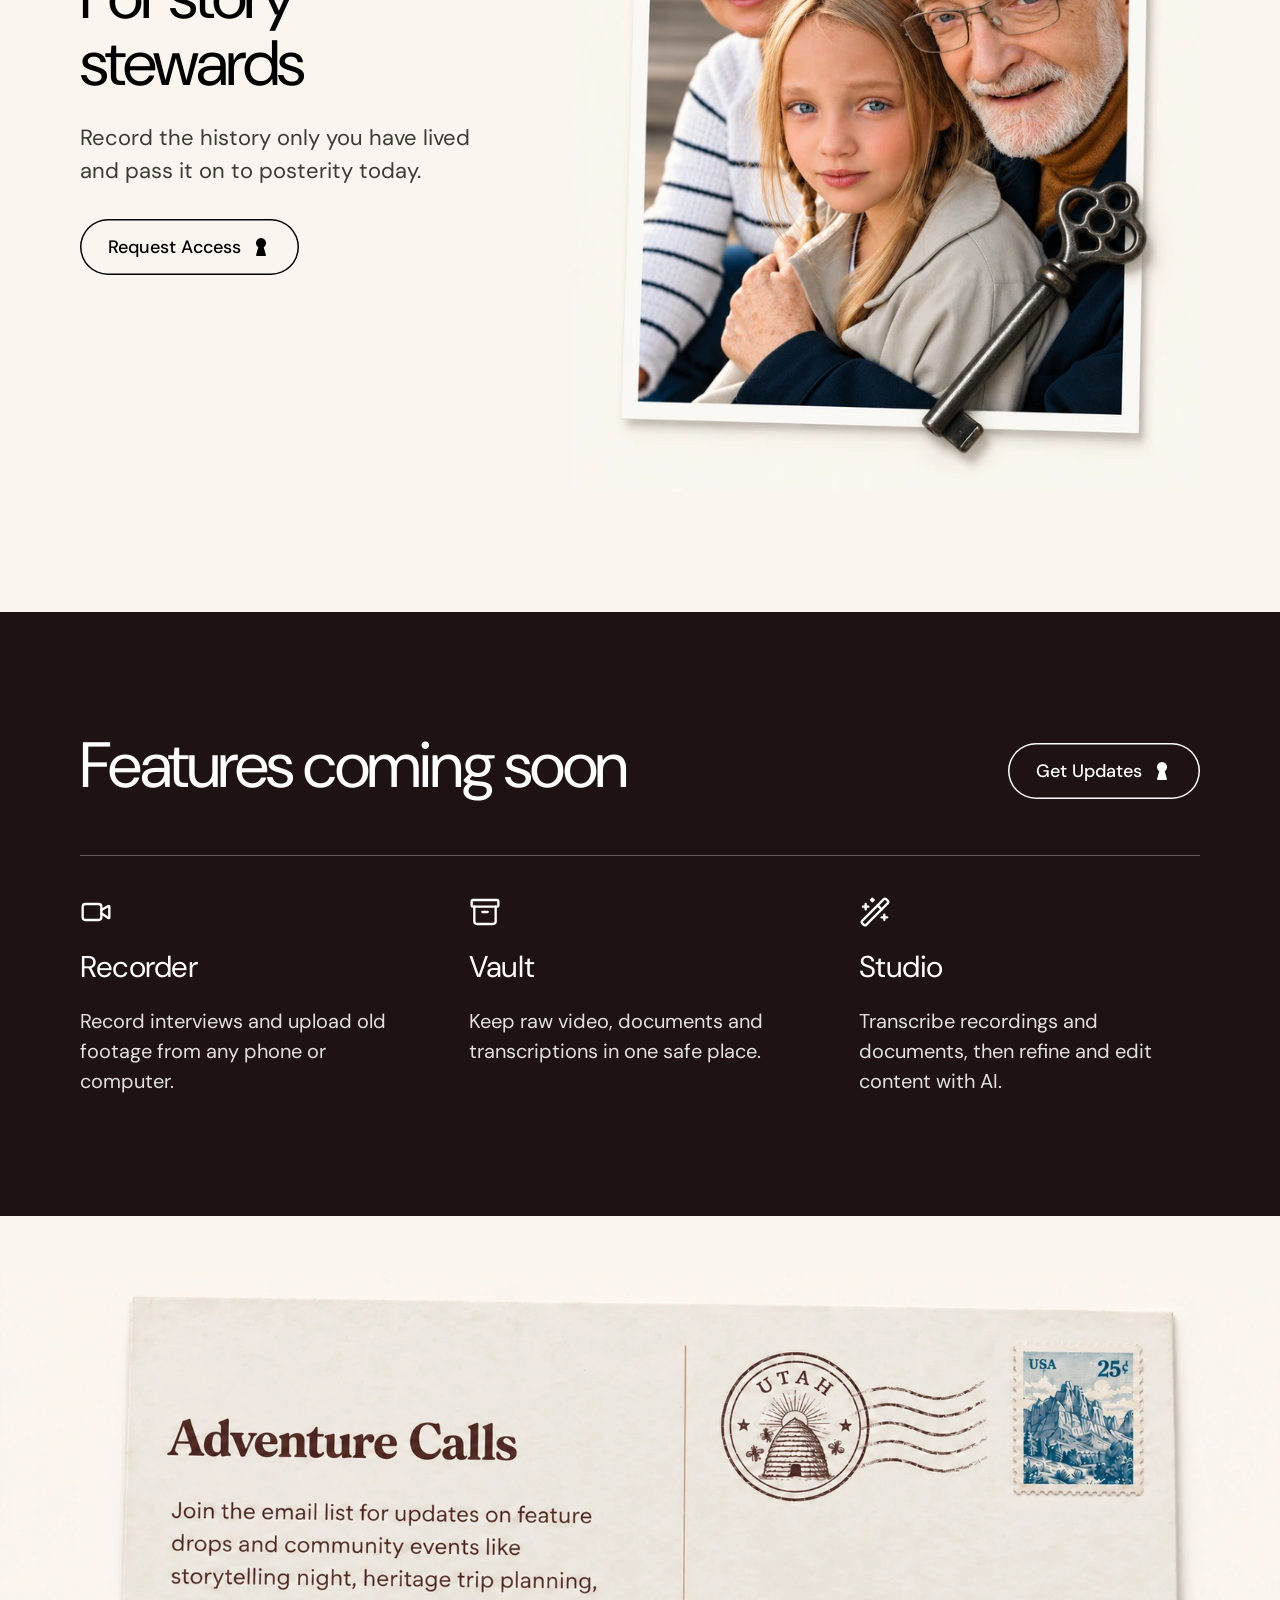
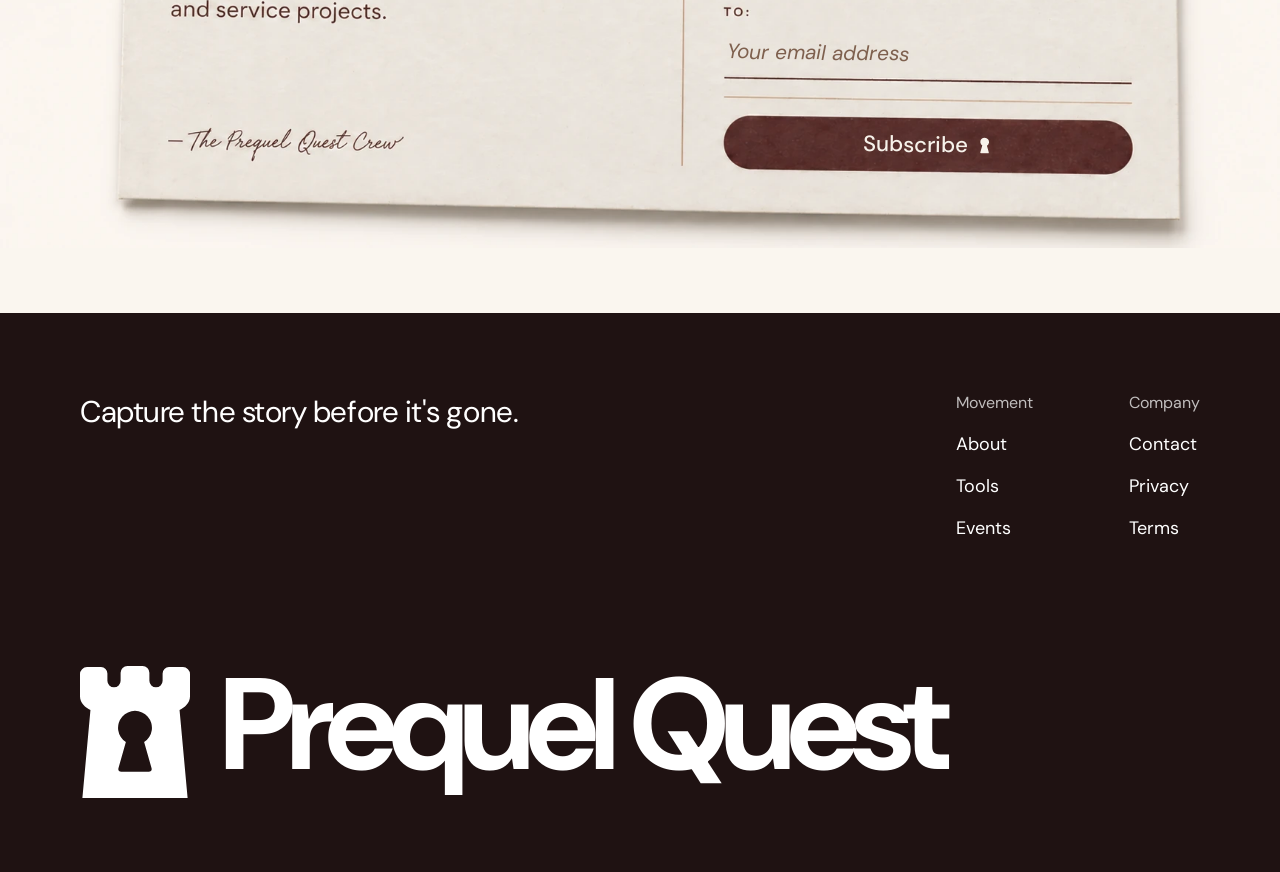
==== commit a979a822: "Use the user's distortion-free family photo Rebuilt from the corrected master, colour-scaled so its " ====
--- a/index.html
+++ b/index.html
@@ -69,7 +69,7 @@
       </a>
 
       <div class="nav__right">
-        <a class="btn btn--outline-light nav__cta" href="#updates">
+        <a class="btn btn--outline-light nav__cta" href="https://docs.google.com/forms/d/e/1FAIpQLSdqxRUQPFinUkpP7dCxB_BS4JFnjl1FQ7RNvReTapvOHXlDug/viewform">
           Get Updates <svg class="ico" aria-hidden="true"><use href="#i-keyhole"/></svg>
         </a>
         <button class="icon-btn menu-toggle" type="button" aria-expanded="false" aria-controls="menu" aria-label="Open menu">
@@ -89,7 +89,7 @@
         </h1>
         <p class="hero__sub">Join the movement to capture and share the stories that show the world who they really are.</p>
         <div class="cta">
-          <a class="btn btn--solid-light btn--block-mobile" href="#updates">
+          <a class="btn btn--solid-light btn--block-mobile" href="https://docs.google.com/forms/d/e/1FAIpQLSdqxRUQPFinUkpP7dCxB_BS4JFnjl1FQ7RNvReTapvOHXlDug/viewform">
             Get Updates <svg class="ico" aria-hidden="true"><use href="#i-keyhole"/></svg>
           </a>
         </div>
@@ -121,7 +121,7 @@
     </div>
     <div class="menu__bottom">
       <p>Join the movement to capture and share the stories that show the world who they really are.</p>
-      <a class="btn btn--solid-light btn--block" href="#updates">
+      <a class="btn btn--solid-light btn--block" href="https://docs.google.com/forms/d/e/1FAIpQLSdqxRUQPFinUkpP7dCxB_BS4JFnjl1FQ7RNvReTapvOHXlDug/viewform">
         Get Updates <svg class="ico" aria-hidden="true"><use href="#i-keyhole"/></svg>
       </a>
     </div>
@@ -141,7 +141,7 @@
           <h2 class="h2" id="free-tools-h">Free tools to explore, share, and restore.</h2>
           <p class="body">It’s a community, a cause, and a toolkit. Our goal is to give you everything you need to explore your past and share its story.</p>
           <div class="cta">
-            <a class="btn btn--outline-dark btn--block-mobile" href="#updates">
+            <a class="btn btn--outline-dark btn--block-mobile" href="https://docs.google.com/forms/d/e/1FAIpQLSdqxRUQPFinUkpP7dCxB_BS4JFnjl1FQ7RNvReTapvOHXlDug/viewform">
               Join the Waitlist <svg class="ico" aria-hidden="true"><use href="#i-keyhole"/></svg>
             </a>
           </div>
@@ -169,7 +169,7 @@
           <h2 class="h2" id="seekers-h">For truth seekers</h2>
           <p class="body">Begin the journey to discover your origin story. Then share it with the people who need to hear it.</p>
           <div class="cta">
-            <a class="btn btn--outline-light btn--block-mobile" href="#updates">
+            <a class="btn btn--outline-light btn--block-mobile" href="https://docs.google.com/forms/d/e/1FAIpQLSdqxRUQPFinUkpP7dCxB_BS4JFnjl1FQ7RNvReTapvOHXlDug/viewform">
               Save my spot <svg class="ico" aria-hidden="true"><use href="#i-keyhole"/></svg>
             </a>
           </div>
@@ -184,16 +184,16 @@
           <h2 class="h2" id="stewards-h">For story stewards</h2>
           <p class="body">Record the history only you have lived and pass it on to posterity today.</p>
           <div class="cta">
-            <a class="btn btn--outline-dark btn--block-mobile" href="#updates">
+            <a class="btn btn--outline-dark btn--block-mobile" href="https://docs.google.com/forms/d/e/1FAIpQLSdqxRUQPFinUkpP7dCxB_BS4JFnjl1FQ7RNvReTapvOHXlDug/viewform">
               Request Access <svg class="ico" aria-hidden="true"><use href="#i-keyhole"/></svg>
             </a>
           </div>
         </div>
         <div class="stewards__photo">
-          <img src="/assets/img/family-photo-1042.webp"
-               srcset="/assets/img/family-photo-700.webp 700w, /assets/img/family-photo-1042.webp 1042w"
+          <img src="/assets/img/family-photo-v2-1149.webp"
+               srcset="/assets/img/family-photo-v2-700.webp 700w, /assets/img/family-photo-v2-1149.webp 1149w"
                sizes="(min-width: 1200px) min(706px, 49vw), (min-width: 768px) 300px, calc(100vw - 48px)"
-               width="1042" height="1240" loading="lazy" decoding="async"
+               width="1149" height="1368" loading="lazy" decoding="async"
                alt="Instant photo of a grandmother, a grandfather and their granddaughter close together, with an antique key resting on the corner." />
         </div>
       </div>
@@ -204,7 +204,7 @@
       <div class="wrap">
         <div class="features__head">
           <h2 class="h2" id="features-h">Features coming soon</h2>
-          <a class="btn btn--outline-light features__cta features__cta--top" href="#updates">
+          <a class="btn btn--outline-light features__cta features__cta--top" href="https://docs.google.com/forms/d/e/1FAIpQLSdqxRUQPFinUkpP7dCxB_BS4JFnjl1FQ7RNvReTapvOHXlDug/viewform">
             Get Updates <svg class="ico" aria-hidden="true"><use href="#i-keyhole"/></svg>
           </a>
         </div>
@@ -231,7 +231,7 @@
             </div>
           </li>
         </ul>
-        <a class="btn btn--outline-light btn--block-mobile features__cta features__cta--bottom" href="#updates">
+        <a class="btn btn--outline-light btn--block-mobile features__cta features__cta--bottom" href="https://docs.google.com/forms/d/e/1FAIpQLSdqxRUQPFinUkpP7dCxB_BS4JFnjl1FQ7RNvReTapvOHXlDug/viewform">
           Get Updates <svg class="ico" aria-hidden="true"><use href="#i-keyhole"/></svg>
         </a>
       </div>
